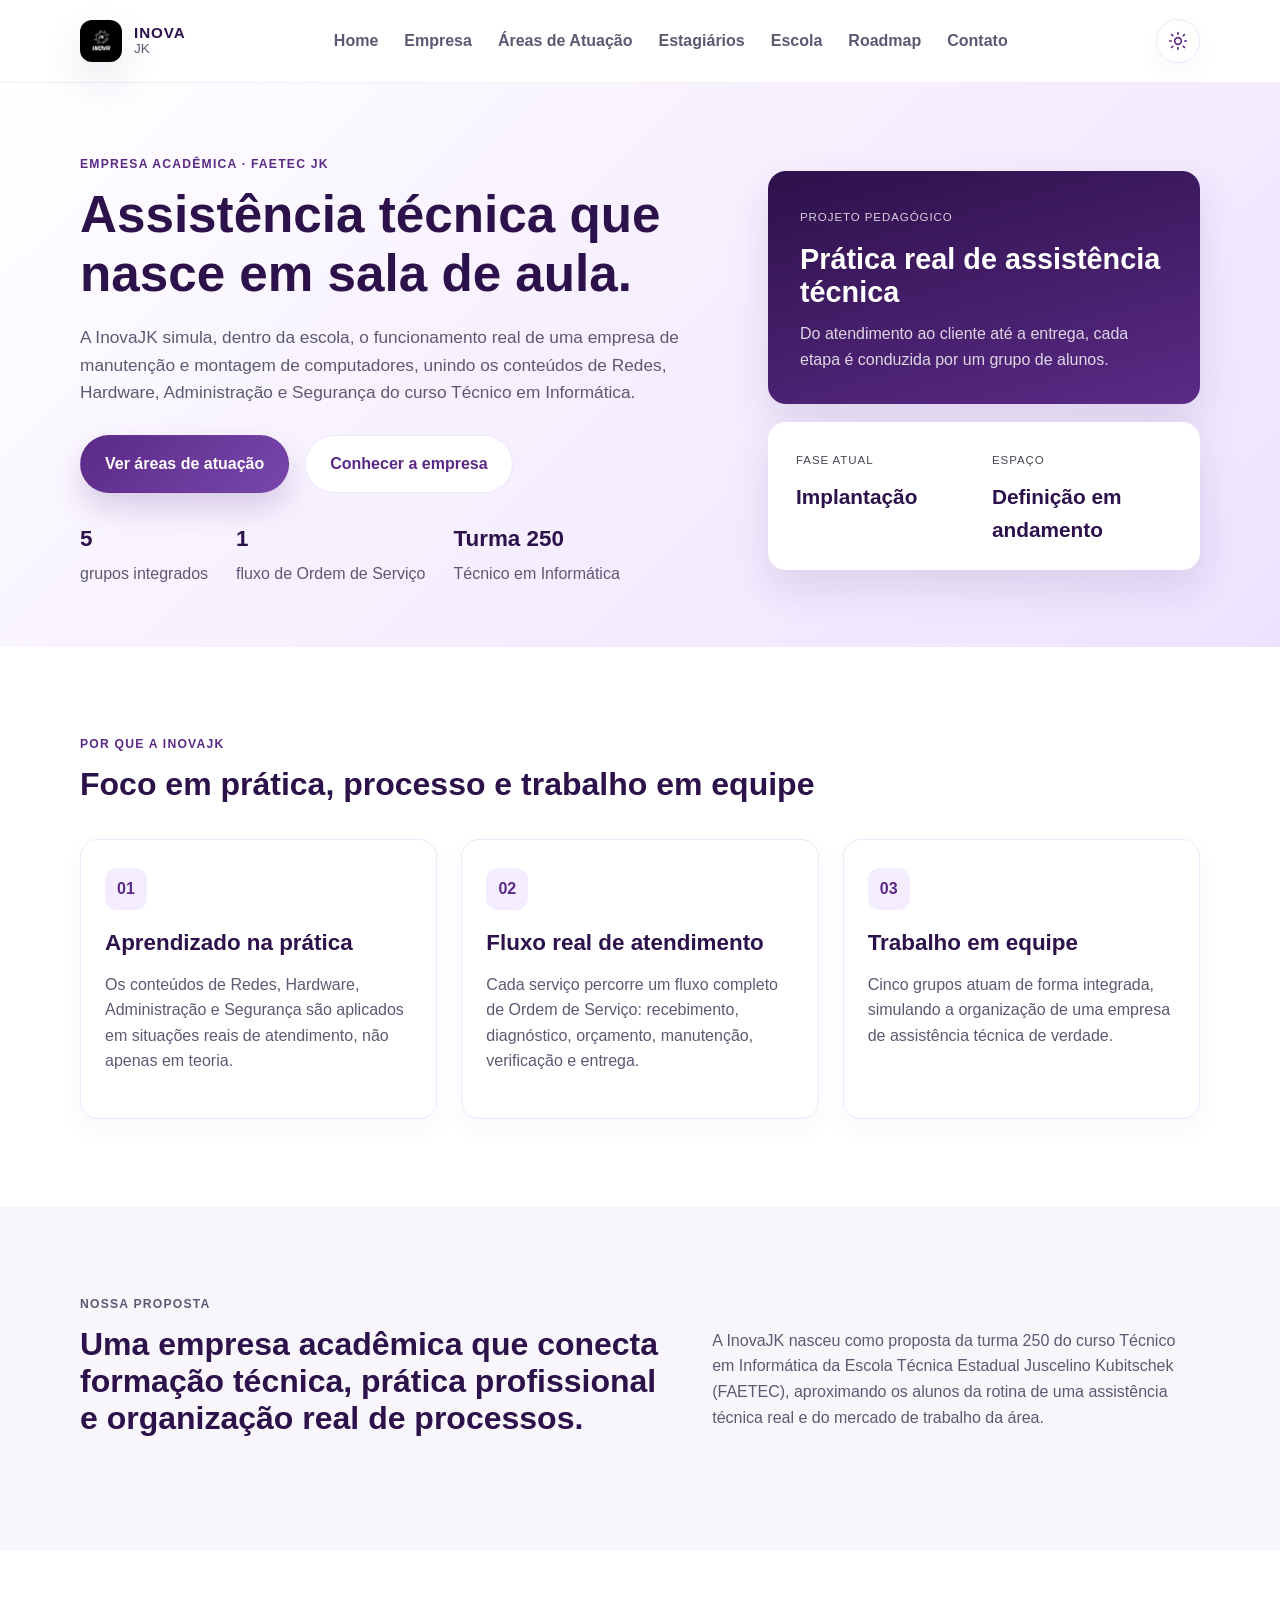
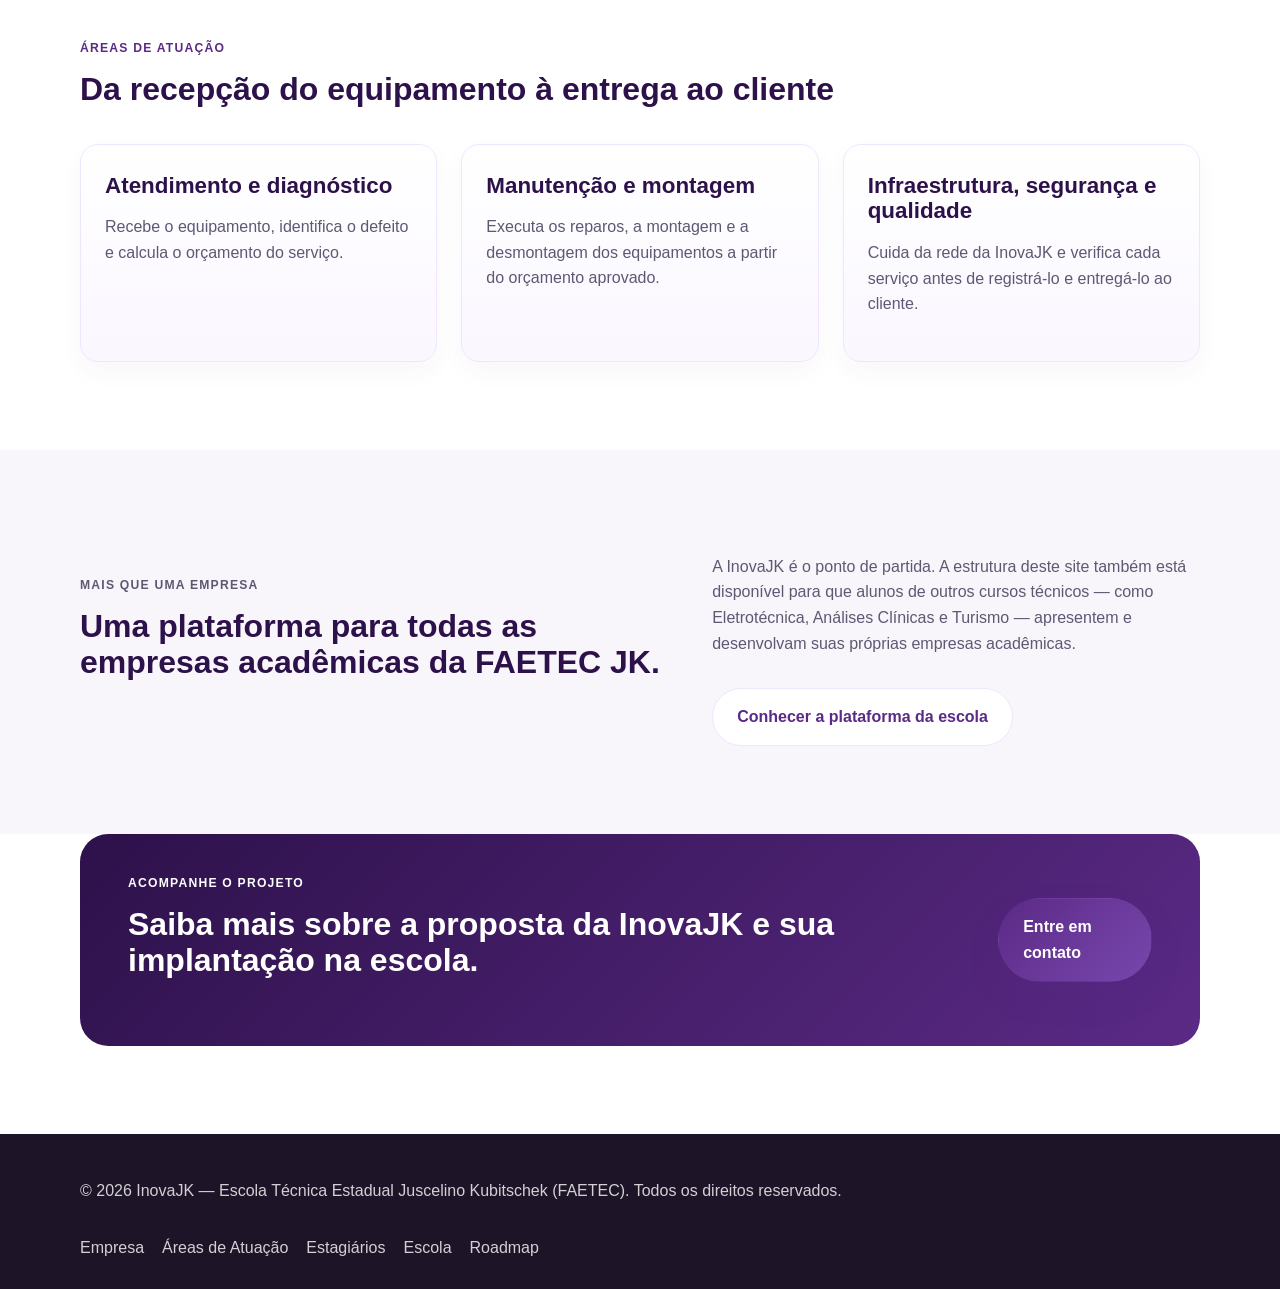
==== index.html @ 5fc2976a "alph0.0.0.1 Desenvolvimento do projeto iniciado utilizando HTML, CSS e JavaScript puro, com foco em " ====
<!DOCTYPE html>
<html lang="pt-BR">
  <head>
    <meta charset="UTF-8" />
    <meta name="viewport" content="width=device-width, initial-scale=1.0" />
    <meta
      name="description"
      content="InovaJK, empresa acadêmica de manutenção e montagem de computadores da turma 250 do curso Técnico em Informática da FAETEC JK."
    />
    <title>InovaJK | Empresa Acadêmica de Manutenção e Montagem de Computadores</title>
    <script>
      (function () {
        try {
          var stored = localStorage.getItem('inovajk-theme');
          var theme =
            stored ||
            (window.matchMedia('(prefers-color-scheme: dark)').matches ? 'dark' : 'light');
          document.documentElement.setAttribute('data-theme', theme);
        } catch (e) {}
      })();
    </script>
    <link rel="icon" href="images/logo-inovajk.png" type="image/png" />
    <link rel="stylesheet" href="css/index.css" />
  </head>
  <body>
    <header class="topbar">
      <div class="container header-inner">
        <a href="index.html" class="brand" aria-label="Página inicial da InovaJK">
          <span class="brand-mark"><img src="images/logo-inovajk.png" alt="Logotipo InovaJK" /></span>
          <span class="brand-text">
            <strong>Inova</strong>
            <small>JK</small>
          </span>
        </a>

        <nav class="nav" aria-label="Navegação principal">
          <a href="index.html">Home</a>
          <a href="paginas/empresa.html">Empresa</a>
          <a href="paginas/cursos.html">Áreas de Atuação</a>
          <a href="paginas/estagiarios.html">Estagiários</a>
          <a href="paginas/escola.html">Escola</a>
          <a href="paginas/roadmap.html">Roadmap</a>
          <a href="paginas/contato_reg.html">Contato</a>
        </nav>

        <button
          type="button"
          class="theme-toggle"
          id="themeToggle"
          aria-label="Alternar para modo escuro"
          aria-pressed="false"
        >
          <svg class="icon-sun" viewBox="0 0 24 24" fill="none" stroke="currentColor" stroke-width="2" stroke-linecap="round" stroke-linejoin="round" aria-hidden="true">
            <circle cx="12" cy="12" r="4"></circle>
            <line x1="12" y1="2" x2="12" y2="4"></line>
            <line x1="12" y1="20" x2="12" y2="22"></line>
            <line x1="4.22" y1="4.22" x2="5.64" y2="5.64"></line>
            <line x1="18.36" y1="18.36" x2="19.78" y2="19.78"></line>
            <line x1="2" y1="12" x2="4" y2="12"></line>
            <line x1="20" y1="12" x2="22" y2="12"></line>
            <line x1="4.22" y1="19.78" x2="5.64" y2="18.36"></line>
            <line x1="18.36" y1="5.64" x2="19.78" y2="4.22"></line>
          </svg>
          <svg class="icon-moon" viewBox="0 0 24 24" fill="none" stroke="currentColor" stroke-width="2" stroke-linecap="round" stroke-linejoin="round" aria-hidden="true">
            <path d="M21 12.79A9 9 0 1 1 11.21 3 7 7 0 0 0 21 12.79z"></path>
          </svg>
        </button>
      </div>
    </header>

    <main>
      <section class="hero">
        <div class="container hero-grid">
          <div class="hero-copy">
            <p class="eyebrow">Empresa acadêmica · FAETEC JK</p>
            <h1>Assistência técnica que nasce em sala de aula.</h1>
            <p class="lead">
              A InovaJK simula, dentro da escola, o funcionamento real de uma empresa de
              manutenção e montagem de computadores, unindo os conteúdos de Redes, Hardware,
              Administração e Segurança do curso Técnico em Informática.
            </p>

            <div class="hero-actions">
              <a href="paginas/cursos.html" class="button button-primary">Ver áreas de atuação</a>
              <a href="paginas/empresa.html" class="button button-secondary">Conhecer a empresa</a>
            </div>

            <ul class="hero-metrics" aria-label="Estatísticas principais">
              <li><strong>5</strong><span>grupos integrados</span></li>
              <li><strong>1</strong><span>fluxo de Ordem de Serviço</span></li>
              <li><strong>Turma 250</strong><span>Técnico em Informática</span></li>
            </ul>
          </div>

          <div class="hero-visual" aria-label="Resumo de destaque">
            <div class="panel panel-primary">
              <span class="panel-label">Projeto pedagógico</span>
              <h2>Prática real de assistência técnica</h2>
              <p>Do atendimento ao cliente até a entrega, cada etapa é conduzida por um grupo de alunos.</p>
            </div>
            <div class="panel panel-secondary">
              <div>
                <span class="mini-label">Fase atual</span>
                <strong>Implantação</strong>
              </div>
              <div>
                <span class="mini-label">Espaço</span>
                <strong>Definição em andamento</strong>
              </div>
            </div>
          </div>
        </div>
      </section>

      <section class="section">
        <div class="container">
          <div class="section-header">
            <p class="eyebrow">Por que a InovaJK</p>
            <h2>Foco em prática, processo e trabalho em equipe</h2>
          </div>

          <div class="card-grid">
            <article class="info-card">
              <span class="card-icon">01</span>
              <h3>Aprendizado na prática</h3>
              <p>
                Os conteúdos de Redes, Hardware, Administração e Segurança são aplicados em
                situações reais de atendimento, não apenas em teoria.
              </p>
            </article>

            <article class="info-card">
              <span class="card-icon">02</span>
              <h3>Fluxo real de atendimento</h3>
              <p>
                Cada serviço percorre um fluxo completo de Ordem de Serviço: recebimento,
                diagnóstico, orçamento, manutenção, verificação e entrega.
              </p>
            </article>

            <article class="info-card">
              <span class="card-icon">03</span>
              <h3>Trabalho em equipe</h3>
              <p>
                Cinco grupos atuam de forma integrada, simulando a organização de uma empresa
                de assistência técnica de verdade.
              </p>
            </article>
          </div>
        </div>
      </section>

      <section class="section section-alt">
        <div class="container split-layout">
          <div>
            <p class="eyebrow">Nossa proposta</p>
            <h2>Uma empresa acadêmica que conecta formação técnica, prática profissional e organização real de processos.</h2>
          </div>
          <div>
            <p>
              A InovaJK nasceu como proposta da turma 250 do curso Técnico em Informática da
              Escola Técnica Estadual Juscelino Kubitschek (FAETEC), aproximando os alunos da
              rotina de uma assistência técnica real e do mercado de trabalho da área.
            </p>
          </div>
        </div>
      </section>

      <section class="section">
        <div class="container">
          <div class="section-header">
            <p class="eyebrow">Áreas de atuação</p>
            <h2>Da recepção do equipamento à entrega ao cliente</h2>
          </div>

          <div class="program-grid">
            <article class="program-card">
              <h3>Atendimento e diagnóstico</h3>
              <p>Recebe o equipamento, identifica o defeito e calcula o orçamento do serviço.</p>
            </article>
            <article class="program-card">
              <h3>Manutenção e montagem</h3>
              <p>Executa os reparos, a montagem e a desmontagem dos equipamentos a partir do orçamento aprovado.</p>
            </article>
            <article class="program-card">
              <h3>Infraestrutura, segurança e qualidade</h3>
              <p>Cuida da rede da InovaJK e verifica cada serviço antes de registrá-lo e entregá-lo ao cliente.</p>
            </article>
          </div>
        </div>
      </section>

      <section class="section section-alt">
        <div class="container split-layout">
          <div>
            <p class="eyebrow">Mais que uma empresa</p>
            <h2>Uma plataforma para todas as empresas acadêmicas da FAETEC JK.</h2>
          </div>
          <div>
            <p>
              A InovaJK é o ponto de partida. A estrutura deste site também está disponível
              para que alunos de outros cursos técnicos — como Eletrotécnica, Análises
              Clínicas e Turismo — apresentem e desenvolvam suas próprias empresas acadêmicas.
            </p>
            <a href="paginas/escola.html" class="button button-secondary" style="margin-top: 16px;">Conhecer a plataforma da escola</a>
          </div>
        </div>
      </section>

      <section class="section cta-section">
        <div class="container cta-box">
          <div>
            <p class="eyebrow">Acompanhe o projeto</p>
            <h2>Saiba mais sobre a proposta da InovaJK e sua implantação na escola.</h2>
          </div>
          <a href="paginas/contato_reg.html" class="button button-primary">Entre em contato</a>
        </div>
      </section>
    </main>

    <footer class="footer">
      <div class="container footer-inner">
        <p>© <span id="year"></span> InovaJK — Escola Técnica Estadual Juscelino Kubitschek (FAETEC). Todos os direitos reservados.</p>
        <div class="footer-links">
          <a href="paginas/empresa.html">Empresa</a>
          <a href="paginas/cursos.html">Áreas de Atuação</a>
          <a href="paginas/estagiarios.html">Estagiários</a>
          <a href="paginas/escola.html">Escola</a>
          <a href="paginas/roadmap.html">Roadmap</a>
        </div>
      </div>
    </footer>

    <script src="js/index.js"></script>
  </body>
</html>
---- css/index.css ----
:root {
  color-scheme: light;

  /* marca (mantém-se sempre roxo/lilás no claro) */
  --roxo: #5b2a86;
  --roxo-escuro: #2d114a;
  --roxo-claro: #f4edff;
  --roxo-vivo: #7d49b9;

  /* superfícies e texto */
  --branco: #ffffff;
  --bg: #ffffff;
  --bg-soft: #f8f6fb;
  --surface: #ffffff;
  --texto: #1c1725;
  --texto-suave: #5e5873;
  --borda: #efe6fd;
  --borda-suave: #eee8fa;

  /* inputs */
  --input-bg: #fcfaff;
  --input-borda: #e7deff;

  /* sombras */
  --sombra: 0 18px 40px rgba(60, 29, 88, 0.12);
  --card-sombra: 0 10px 24px rgba(87, 48, 120, 0.04);
  --card-sombra-2: 0 14px 28px rgba(52, 31, 82, 0.05);

  /* topbar / footer */
  --topbar-bg: rgba(255, 255, 255, 0.9);
  --topbar-borda: rgba(91, 42, 134, 0.08);
  --footer-bg: #1e1428;
  --footer-texto: rgba(255, 255, 255, 0.8);

  /* gradientes */
  --hero-grad: linear-gradient(135deg, #fff 0%, #f7f1ff 42%, #ede3ff 100%);
  --banner-grad: linear-gradient(135deg, #f7f0ff 0%, #efe5ff 100%);
  --program-grad: linear-gradient(180deg, #fff 0%, #faf7ff 100%);
  --brand-mark-grad: linear-gradient(135deg, var(--roxo), var(--roxo-vivo));
  --btn-primary-grad: linear-gradient(135deg, var(--roxo), #7847ad);
  --btn-primary-shadow: 0 15px 30px rgba(91, 42, 134, 0.2);
  --panel-primary-grad: linear-gradient(165deg, var(--roxo-escuro), var(--roxo));
  --cta-grad: linear-gradient(135deg, var(--roxo-escuro), var(--roxo));

  --radius: 18px;
  --transition-tema: background-color 0.35s ease, color 0.35s ease,
    border-color 0.35s ease, box-shadow 0.35s ease;
}

html[data-theme="dark"] {
  color-scheme: dark;

  --roxo: #b98af0;
  --roxo-escuro: #ead9ff;
  --roxo-claro: rgba(185, 138, 240, 0.16);
  --roxo-vivo: #c9a6ff;

  --bg: #120c1b;
  --bg-soft: #170f22;
  --surface: #1c1428;
  --texto: #f3eefd;
  --texto-suave: #b7a8d6;
  --borda: rgba(185, 138, 240, 0.18);
  --borda-suave: rgba(185, 138, 240, 0.12);

  --input-bg: #1a1225;
  --input-borda: rgba(185, 138, 240, 0.28);

  --sombra: 0 18px 40px rgba(0, 0, 0, 0.5);
  --card-sombra: 0 10px 24px rgba(0, 0, 0, 0.35);
  --card-sombra-2: 0 14px 28px rgba(0, 0, 0, 0.4);

  --topbar-bg: rgba(18, 12, 27, 0.85);
  --topbar-borda: rgba(185, 138, 240, 0.16);
  --footer-bg: #0b0712;
  --footer-texto: rgba(243, 238, 253, 0.78);

  --hero-grad: linear-gradient(135deg, #120c1b 0%, #1a1229 45%, #241a38 100%);
  --banner-grad: linear-gradient(135deg, #170f22 0%, #211533 100%);
  --program-grad: linear-gradient(180deg, #1c1428 0%, #211930 100%);
  --brand-mark-grad: linear-gradient(135deg, #a06fe0, #7d49b9);
  --btn-primary-grad: linear-gradient(135deg, #a06fe0, #8a52c9);
  --btn-primary-shadow: 0 15px 30px rgba(0, 0, 0, 0.55);
  --panel-primary-grad: linear-gradient(165deg, #2d1a4a, #5e3690);
  --cta-grad: linear-gradient(135deg, #2d1a4a, #5e3690);
}

* {
  box-sizing: border-box;
}

html {
  scroll-behavior: smooth;
}

body {
  margin: 0;
  font-family: "Segoe UI", Tahoma, Geneva, Verdana, sans-serif;
  background: var(--bg);
  color: var(--texto);
  line-height: 1.6;
  transition: var(--transition-tema);
}

a {
  color: inherit;
  text-decoration: none;
}

img {
  max-width: 100%;
  display: block;
}

.container {
  width: min(1120px, calc(100% - 32px));
  margin: 0 auto;
}

.topbar {
  position: sticky;
  top: 0;
  z-index: 10;
  background: var(--topbar-bg);
  backdrop-filter: blur(12px);
  border-bottom: 1px solid var(--topbar-borda);
  transition: var(--transition-tema);
}

.header-inner {
  position: relative;
  display: flex;
  align-items: center;
  justify-content: space-between;
  min-height: 82px;
  gap: 20px;
}

.brand {
  display: inline-flex;
  align-items: center;
  gap: 12px;
  color: var(--roxo-escuro);
}

.brand-mark {
  width: 42px;
  height: 42px;
  border-radius: 12px;
  display: grid;
  place-items: center;
  background: var(--brand-mark-grad);
  color: var(--branco);
  font-weight: 700;
  font-size: 1.2rem;
  box-shadow: var(--sombra);
}

.brand-text {
  display: flex;
  flex-direction: column;
  line-height: 1.1;
}

.brand-text strong {
  font-size: 0.95rem;
  letter-spacing: 0.06em;
  text-transform: uppercase;
}

.brand-text small {
  font-size: 0.85rem;
  color: var(--texto-suave);
}

.nav {
  display: flex;
  align-items: center;
  gap: 26px;
  flex-wrap: wrap;
}

.nav a {
  color: var(--texto-suave);
  font-weight: 600;
  transition: color 0.2s ease;
}

.nav a:hover,
.nav a:focus-visible {
  color: var(--roxo);
}

/* Alternador de tema claro/escuro */
.theme-toggle {
  --size: 44px;
  position: relative;
  width: var(--size);
  height: var(--size);
  flex-shrink: 0;
  display: inline-grid;
  place-items: center;
  border-radius: 50%;
  border: 1px solid var(--borda);
  background: var(--surface);
  box-shadow: var(--card-sombra);
  cursor: pointer;
  transition: var(--transition-tema), transform 0.2s ease;
}

.theme-toggle:hover,
.theme-toggle:focus-visible {
  transform: translateY(-1px) scale(1.05);
}

.theme-toggle svg {
  position: absolute;
  width: 20px;
  height: 20px;
  color: var(--roxo);
  transition: opacity 0.35s ease, transform 0.5s ease;
}

.theme-toggle .icon-sun {
  opacity: 1;
  transform: rotate(0deg) scale(1);
}

.theme-toggle .icon-moon {
  opacity: 0;
  transform: rotate(-90deg) scale(0.5);
}

html[data-theme="dark"] .theme-toggle .icon-sun {
  opacity: 0;
  transform: rotate(90deg) scale(0.5);
}

html[data-theme="dark"] .theme-toggle .icon-moon {
  opacity: 1;
  transform: rotate(0deg) scale(1);
}

.hero {
  background: var(--hero-grad);
  padding: 72px 0 60px;
  transition: var(--transition-tema);
}

.hero-grid {
  display: grid;
  grid-template-columns: 1.2fr 0.8fr;
  align-items: center;
  gap: 40px;
}

.eyebrow {
  margin: 0 0 12px;
  color: var(--roxo);
  font-weight: 700;
  letter-spacing: 0.1em;
  text-transform: uppercase;
  font-size: 0.76rem;
}

h1, h2, h3 {
  margin-top: 0;
  line-height: 1.15;
}

h1 {
  font-size: clamp(2.5rem, 4vw, 4.5rem);
  margin-bottom: 20px;
  color: var(--roxo-escuro);
}

.lead {
  max-width: 620px;
  font-size: 1.08rem;
  color: var(--texto-suave);
  margin-bottom: 28px;
}

.hero-actions {
  display: flex;
  flex-wrap: wrap;
  gap: 16px;
  margin-bottom: 28px;
}

.button {
  display: inline-flex;
  align-items: center;
  justify-content: center;
  padding: 0.95rem 1.5rem;
  border-radius: 999px;
  border: 1px solid transparent;
  font-weight: 700;
  transition: transform 0.2s ease, box-shadow 0.2s ease, background 0.35s ease,
    color 0.35s ease, border-color 0.35s ease;
}

.button:hover,
.button:focus-visible {
  transform: translateY(-1px);
}

.button-primary {
  background: var(--btn-primary-grad);
  box-shadow: var(--btn-primary-shadow);
  color: var(--branco);
}

.button-secondary {
  background: var(--surface);
  color: var(--roxo);
  border-color: var(--borda);
}

.hero-metrics {
  list-style: none;
  padding: 0;
  margin: 0;
  display: flex;
  flex-wrap: wrap;
  gap: 28px;
}

.hero-metrics li {
  display: flex;
  flex-direction: column;
  gap: 4px;
  color: var(--texto-suave);
}

.hero-metrics strong {
  color: var(--roxo-escuro);
  font-size: 1.4rem;
}

.hero-visual {
  display: grid;
  gap: 18px;
}

.panel {
  background: var(--surface);
  border-radius: var(--radius);
  box-shadow: var(--sombra);
  transition: var(--transition-tema);
}

.panel-primary {
  padding: 32px;
  background: var(--panel-primary-grad);
  color: var(--branco);
}

.panel-label,
.mini-label {
  display: inline-block;
  font-size: 0.72rem;
  letter-spacing: 0.08em;
  text-transform: uppercase;
  opacity: 0.8;
}

.panel-primary h2 {
  margin: 14px 0 12px;
  font-size: clamp(1.8rem, 2vw, 2.5rem);
  color: var(--branco);
}

.panel-primary p {
  margin: 0;
  color: rgba(255, 255, 255, 0.82);
}

.panel-secondary {
  display: grid;
  grid-template-columns: repeat(2, minmax(0, 1fr));
  gap: 16px;
  padding: 24px 28px;
}

.panel-secondary strong {
  display: block;
  font-size: 1.3rem;
  margin-top: 8px;
  color: var(--roxo-escuro);
}

.section {
  padding: 88px 0;
}

.section-alt {
  background: var(--bg-soft);
  transition: var(--transition-tema);
}

.section-header {
  margin-bottom: 36px;
}

.section-header h2,
.split-layout h2,
.cta-box h2 {
  font-size: clamp(2rem, 2.4vw, 2.9rem);
  color: var(--roxo-escuro);
}

.card-grid,
.program-grid {
  display: grid;
  grid-template-columns: repeat(3, minmax(0, 1fr));
  gap: 24px;
}

.info-card,
.program-card {
  background: var(--surface);
  border: 1px solid var(--borda);
  border-radius: var(--radius);
  padding: 28px 24px;
  box-shadow: var(--card-sombra);
  transition: var(--transition-tema);
}

.card-icon {
  display: inline-grid;
  place-items: center;
  width: 42px;
  height: 42px;
  border-radius: 12px;
  background: var(--roxo-claro);
  color: var(--roxo);
  font-weight: 700;
  margin-bottom: 20px;
  transition: var(--transition-tema);
}

.info-card h3,
.program-card h3 {
  font-size: 1.4rem;
  color: var(--roxo-escuro);
  margin-bottom: 12px;
}

.info-card p,
.program-card p,
.split-layout p,
.page-intro p,
.timeline-content p,
.form-panel p,
.contact-panel p,
.table-list li {
  color: var(--texto-suave);
}

.split-layout {
  display: grid;
  grid-template-columns: 1.1fr 0.9fr;
  gap: 36px;
  align-items: center;
}

.program-card {
  background: var(--program-grad);
}

.cta-section {
  padding-top: 0;
}

.cta-box {
  background: var(--cta-grad);
  color: var(--branco);
  border-radius: 28px;
  padding: 40px 48px;
  display: flex;
  justify-content: space-between;
  align-items: center;
  gap: 24px;
  transition: var(--transition-tema);
}

.cta-box .eyebrow,
.cta-box h2 {
  color: var(--branco);
}

.footer {
  background: var(--footer-bg);
  color: var(--footer-texto);
  padding: 28px 0;
  transition: var(--transition-tema);
}

.footer-inner {
  display: flex;
  align-items: center;
  justify-content: space-between;
  gap: 16px;
  flex-wrap: wrap;
}

.footer-links {
  display: flex;
  gap: 18px;
}

.page-banner {
  background: var(--banner-grad);
  padding: 72px 0 52px;
  transition: var(--transition-tema);
}

.page-intro {
  max-width: 760px;
}

.page-intro h1 {
  margin-bottom: 16px;
}

.page-content {
  padding: 72px 0;
}

.content-grid {
  display: grid;
  grid-template-columns: 1.1fr 0.9fr;
  gap: 28px;
  align-items: start;
}

.story-card,
.form-panel,
.contact-panel,
.timeline-card,
.course-card {
  background: var(--surface);
  border: 1px solid var(--borda);
  border-radius: var(--radius);
  padding: 28px 24px;
  box-shadow: var(--card-sombra-2);
  transition: var(--transition-tema);
}

.story-card h3,
.contact-panel h3,
.course-card h3,
.timeline-card h3 {
  color: var(--roxo-escuro);
  margin-bottom: 14px;
}

.table-list {
  list-style: none;
  padding: 0;
  margin: 0;
  display: grid;
  gap: 12px;
}

.table-list li {
  border-bottom: 1px solid var(--borda-suave);
  padding-bottom: 12px;
}

.table-list li:last-child {
  border-bottom: 0;
  padding-bottom: 0;
}

.timeline {
  display: grid;
  gap: 24px;
}

.timeline-card {
  position: relative;
  padding-left: 54px;
}

.timeline-card::before {
  content: "";
  position: absolute;
  left: 24px;
  top: 28px;
  width: 12px;
  height: 12px;
  border-radius: 50%;
  background: var(--roxo);
  box-shadow: 0 0 0 6px var(--roxo-claro);
  transition: var(--transition-tema);
}

.timeline-card h3 {
  margin-top: 4px;
}

.course-grid {
  display: grid;
  grid-template-columns: repeat(2, minmax(0, 1fr));
  gap: 24px;
}

.course-card {
  display: grid;
  gap: 10px;
}

.course-meta {
  display: inline-flex;
  align-items: center;
  justify-content: center;
  width: fit-content;
  border-radius: 999px;
  padding: 0.4rem 0.8rem;
  background: var(--roxo-claro);
  color: var(--roxo);
  font-size: 0.78rem;
  font-weight: 700;
  letter-spacing: 0.04em;
  text-transform: uppercase;
  transition: var(--transition-tema);
}

.contact-grid {
  display: grid;
  grid-template-columns: 0.9fr 1.1fr;
  gap: 22px;
}

.form-row {
  display: grid;
  grid-template-columns: 1fr 1fr;
  gap: 16px;
}

label {
  display: block;
  margin-bottom: 8px;
  color: var(--roxo-escuro);
  font-weight: 600;
}

input,
textarea,
select {
  width: 100%;
  border: 1px solid var(--input-borda);
  border-radius: 12px;
  background: var(--input-bg);
  padding: 0.9rem 1rem;
  font: inherit;
  color: var(--texto);
  transition: var(--transition-tema);
}

input:focus,
textarea:focus,
select:focus {
  outline: 2px solid rgba(91, 42, 134, 0.2);
  border-color: rgba(91, 42, 134, 0.35);
}

textarea {
  min-height: 140px;
  resize: vertical;
}

.form-actions {
  margin-top: 18px;
  display: flex;
  justify-content: flex-start;
}

.contact-panel ul {
  list-style: none;
  padding: 0;
  margin: 18px 0 0;
  display: grid;
  gap: 16px;
}

.contact-panel li {
  display: flex;
  flex-direction: column;
  gap: 4px;
}

@media (max-width: 900px) {
  .hero-grid,
  .split-layout,
  .content-grid,
  .contact-grid,
  .course-grid,
  .card-grid,
  .program-grid {
    grid-template-columns: 1fr;
  }

  .cta-box {
    flex-direction: column;
    align-items: flex-start;
  }
}

@media (max-width: 680px) {
  .header-inner {
    flex-direction: column;
    justify-content: center;
    padding: 16px 44px 16px 0;
  }

  .theme-toggle {
    position: absolute;
    top: 16px;
    right: 0;
  }

  .nav {
    justify-content: center;
    gap: 14px 20px;
  }

  .hero {
    padding-top: 52px;
  }

  .section {
    padding: 72px 0;
  }

  .form-row {
    grid-template-columns: 1fr;
  }
}

/* Logo (marca) */
.brand-mark {
  overflow: hidden;
  background: #000;
}

.brand-mark img {
  width: 100%;
  height: 100%;
  object-fit: contain;
  padding: 5px;
}

.banner-with-logo {
  display: flex;
  align-items: center;
  gap: 28px;
  flex-wrap: wrap;
}

.banner-logo {
  width: 96px;
  height: 96px;
  border-radius: 22px;
  overflow: hidden;
  background: #000;
  box-shadow: var(--sombra);
  flex-shrink: 0;
  display: grid;
  place-items: center;
}

.banner-logo img {
  width: 100%;
  height: 100%;
  object-fit: contain;
  padding: 10px;
}

/* Equipe / integrantes */
.team-grid {
  display: grid;
  grid-template-columns: repeat(2, minmax(0, 1fr));
  gap: 24px;
}

.team-group {
  background: var(--surface);
  border: 1px solid var(--borda);
  border-radius: var(--radius);
  padding: 26px 24px;
  box-shadow: var(--card-sombra-2);
  transition: var(--transition-tema);
}

.team-group h3 {
  margin: 10px 0 16px;
  color: var(--roxo-escuro);
}

.team-members {
  list-style: none;
  margin: 0;
  padding: 0;
  display: grid;
  gap: 14px;
}

.team-member {
  display: flex;
  align-items: center;
  gap: 12px;
}

.team-avatar {
  width: 38px;
  height: 38px;
  border-radius: 50%;
  background: var(--roxo-claro);
  color: var(--roxo);
  display: grid;
  place-items: center;
  font-weight: 700;
  font-size: 0.82rem;
  flex-shrink: 0;
  transition: var(--transition-tema);
}

.team-member strong {
  display: block;
  color: var(--texto);
  font-size: 0.95rem;
}

.team-member span {
  color: var(--texto-suave);
  font-size: 0.82rem;
}

.team-note {
  margin-top: 8px;
  font-size: 0.85rem;
  color: var(--texto-suave);
  font-style: italic;
}

/* Selo de status (usado no hub da escola) */
.status-badge {
  display: inline-flex;
  align-items: center;
  gap: 6px;
  width: fit-content;
  border-radius: 999px;
  padding: 0.3rem 0.75rem;
  font-size: 0.72rem;
  font-weight: 700;
  letter-spacing: 0.04em;
  text-transform: uppercase;
  transition: var(--transition-tema);
}

.status-badge.is-active {
  background: var(--roxo-claro);
  color: var(--roxo);
}

.status-badge.is-soon {
  background: transparent;
  color: var(--texto-suave);
  border: 1px dashed var(--borda);
}

.school-card {
  display: grid;
  gap: 12px;
  align-content: start;
}

@media (max-width: 900px) {
  .team-grid {
    grid-template-columns: 1fr;
  }
}

@media (max-width: 680px) {
  .banner-with-logo {
    flex-direction: column;
    align-items: flex-start;
  }
}

/* Fundadores */
.founders-grid {
  grid-template-columns: repeat(3, minmax(0, 1fr));
}

.founder-card {
  background: var(--surface);
  border: 1px solid var(--borda);
  border-radius: var(--radius);
  padding: 28px 24px;
  box-shadow: var(--card-sombra-2);
  text-align: center;
  transition: var(--transition-tema);
}

.founder-avatar {
  width: 56px;
  height: 56px;
  font-size: 1.1rem;
  margin: 0 auto 14px;
}

.founder-card h3 {
  margin-bottom: 6px;
}

.founder-card .course-meta {
  margin-bottom: 12px;
}

@media (max-width: 900px) {
  .founders-grid {
    grid-template-columns: 1fr;
  }
}

/* Perfis de estagiários */
.intern-card p {
  margin: 8px 0 0;
  font-size: 0.92rem;
}

.intern-meta {
  color: var(--texto-suave);
  font-size: 0.85rem !important;
  margin-top: 10px !important;
}

.intern-links {
  display: flex;
  gap: 14px;
  margin-top: 14px;
}

.intern-links a {
  font-weight: 700;
  color: var(--roxo);
  font-size: 0.88rem;
}

.intern-links a:hover {
  text-decoration: underline;
}

/* Bloco "Quero Fazer Parte" */
.joinus-box {
  display: flex;
  flex-wrap: wrap;
  align-items: center;
  justify-content: space-between;
  gap: 28px;
  background: var(--roxo-claro);
  border: 1px solid var(--borda);
  border-radius: 28px;
  padding: 40px 44px;
  transition: var(--transition-tema);
}

.joinus-copy {
  max-width: 640px;
}

.joinus-copy > p:not(.eyebrow) {
  color: var(--texto-suave);
  margin-bottom: 18px;
}

.requirements-list {
  list-style: none;
  margin: 0;
  padding: 0;
  display: grid;
  gap: 10px;
}

.requirements-list li {
  position: relative;
  padding-left: 28px;
  color: var(--texto);
  font-size: 0.95rem;
}

.requirements-list li::before {
  content: "\2713";
  position: absolute;
  left: 0;
  top: 0;
  color: var(--roxo);
  font-weight: 700;
}

.joinus-box .button-primary {
  flex-shrink: 0;
}

/* Feedback de validação de campos (ex.: CNPJ) */
.field-feedback {
  display: block;
  margin-top: 6px;
  font-size: 0.8rem;
  min-height: 1.1em;
}

.field-feedback.is-valid {
  color: #1f8a4c;
}

.field-feedback.is-invalid {
  color: #c23b3b;
}

html[data-theme="dark"] .field-feedback.is-valid {
  color: #4ade80;
}

html[data-theme="dark"] .field-feedback.is-invalid {
  color: #f87171;
}

.partnership-fields {
  align-items: start;
}

@media (max-width: 680px) {
  .joinus-box {
    padding: 32px 28px;
  }
}

/* Feedback do formulário de contato */
.form-feedback {
  margin-top: 18px;
  padding: 0;
  font-size: 0.9rem;
  border-radius: 12px;
  transition: var(--transition-tema);
}

.form-feedback:empty {
  margin-top: 0;
}

.form-feedback.is-valid,
.form-feedback.is-invalid {
  padding: 14px 16px;
}

.form-feedback.is-valid {
  background: rgba(31, 138, 76, 0.1);
  color: #1f8a4c;
  border: 1px solid rgba(31, 138, 76, 0.25);
}

.form-feedback.is-invalid {
  background: rgba(194, 59, 59, 0.08);
  color: #c23b3b;
  border: 1px solid rgba(194, 59, 59, 0.25);
}

html[data-theme="dark"] .form-feedback.is-valid {
  background: rgba(74, 222, 128, 0.12);
  color: #4ade80;
  border-color: rgba(74, 222, 128, 0.3);
}

html[data-theme="dark"] .form-feedback.is-invalid {
  background: rgba(248, 113, 113, 0.12);
  color: #f87171;
  border-color: rgba(248, 113, 113, 0.3);
}

/* Roadmap: legenda de status e listas de entregas */
.status-legend {
  display: flex;
  flex-wrap: wrap;
  gap: 14px;
  list-style: none;
  margin: 0 0 32px;
  padding: 0;
}

.status-badge.is-done {
  background: rgba(31, 138, 76, 0.12);
  color: #1f8a4c;
}

html[data-theme="dark"] .status-badge.is-done {
  background: rgba(74, 222, 128, 0.16);
  color: #4ade80;
}

.timeline-card > .status-badge {
  margin-bottom: 10px;
}

.deliverables-list {
  list-style: none;
  margin: 14px 0 0;
  padding: 0;
  display: grid;
  gap: 8px;
}

.deliverables-list li {
  position: relative;
  padding-left: 20px;
  color: var(--texto-suave);
  font-size: 0.9rem;
}

.deliverables-list li::before {
  content: "\2013";
  position: absolute;
  left: 0;
  color: var(--roxo);
  font-weight: 700;
}
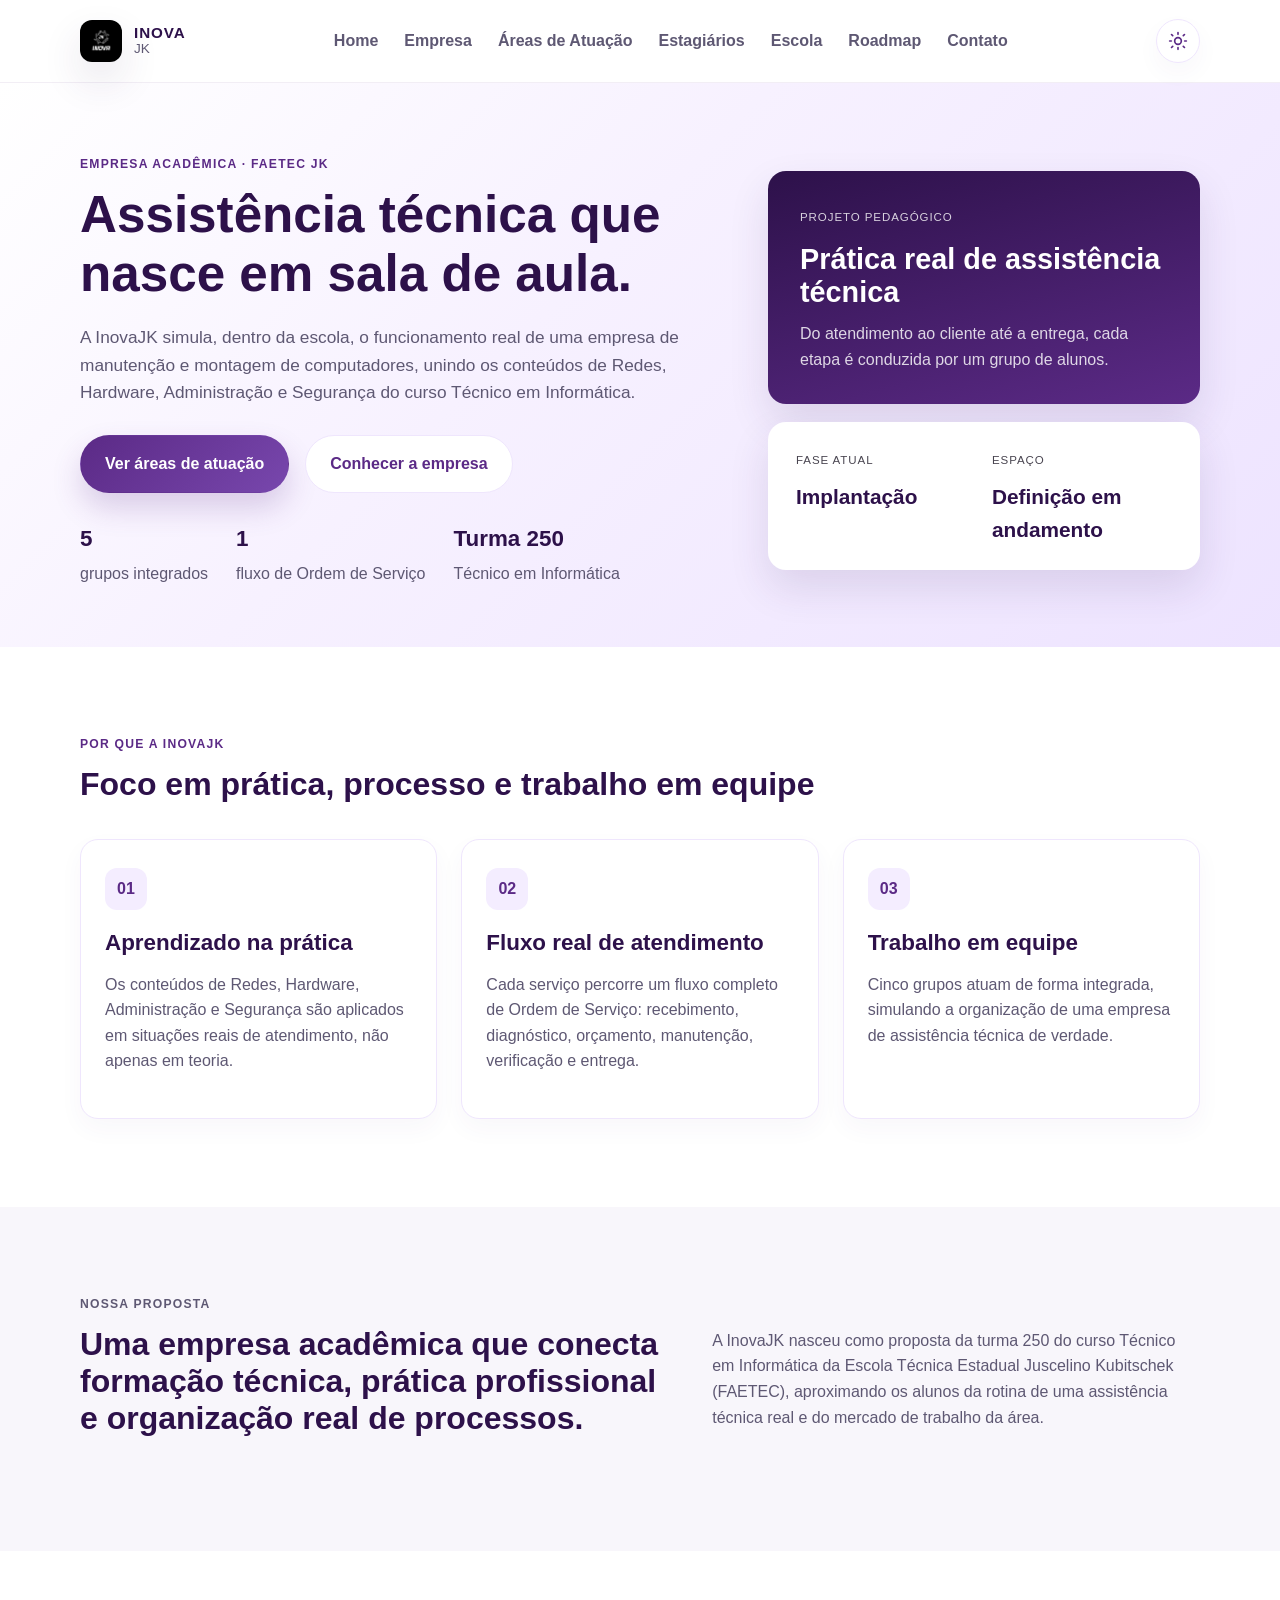
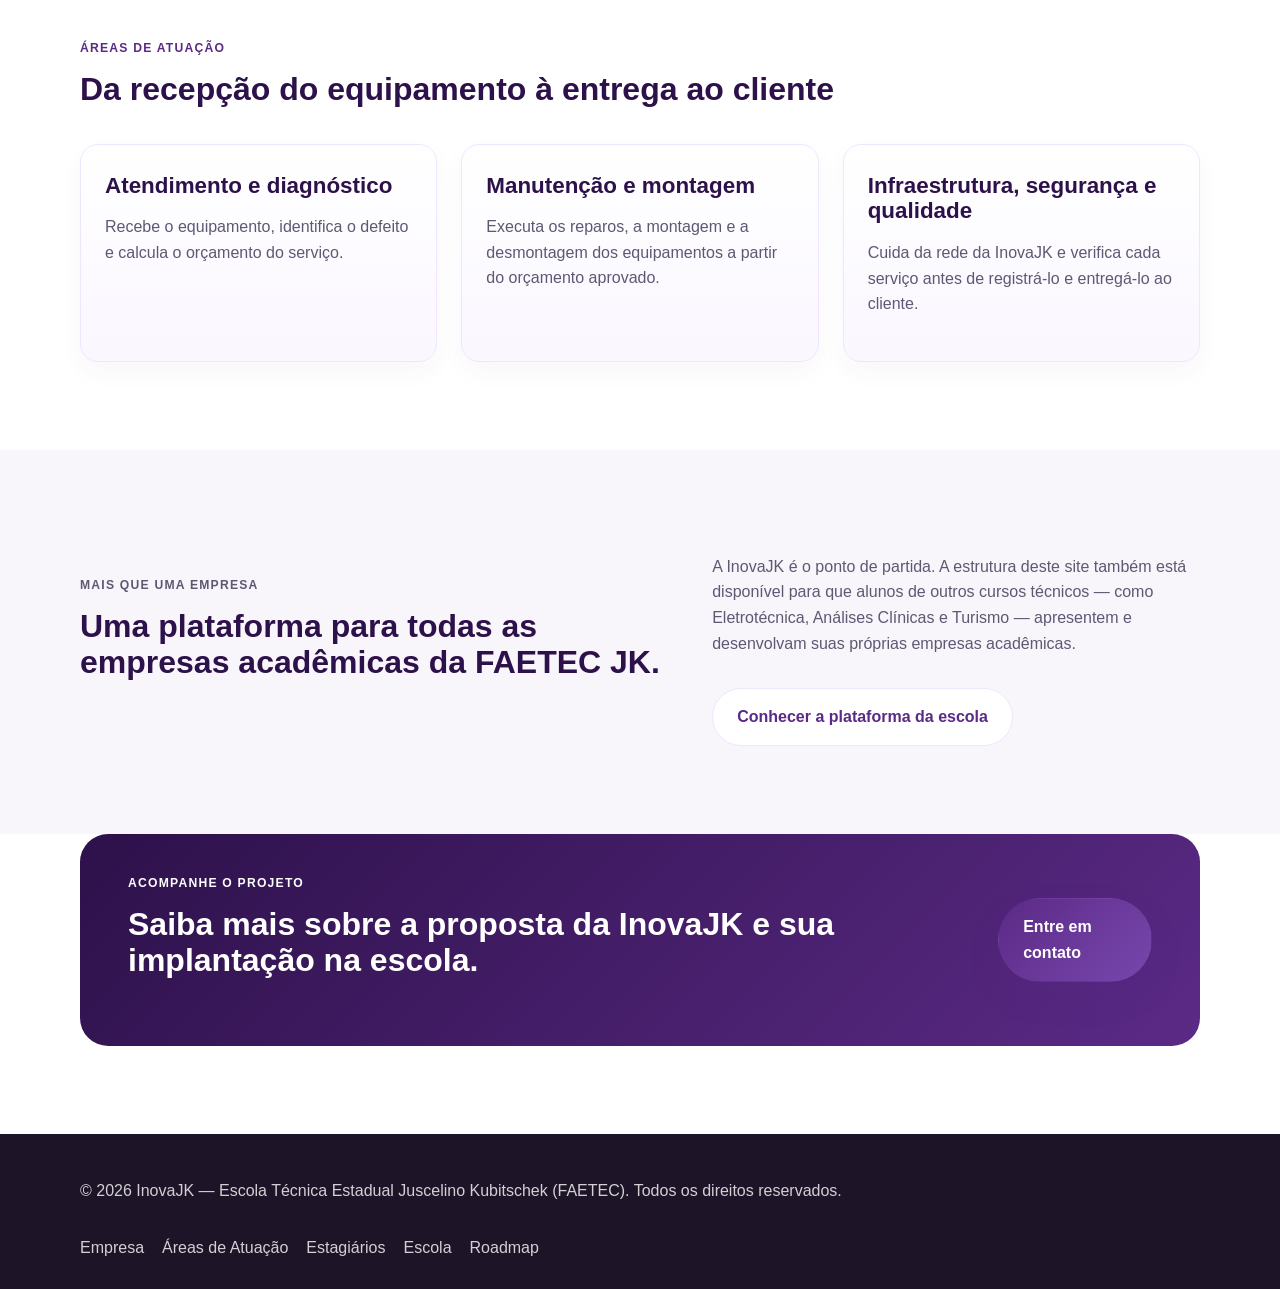
==== commit 97779860: "alpha0.0.0.3 hamburguer corrigido" ====
--- a/index.html
+++ b/index.html
@@ -33,7 +33,18 @@
           </span>
         </a>
 
-        <nav class="nav" aria-label="Navegação principal">
+        <button
+          type="button"
+          class="nav-toggle"
+          id="navToggle"
+          aria-label="Abrir menu"
+          aria-expanded="false"
+          aria-controls="navMenu"
+        >
+          <span></span><span></span><span></span>
+        </button>
+
+        <nav class="nav" id="navMenu" aria-label="Navegação principal">
           <a href="index.html">Home</a>
           <a href="paginas/empresa.html">Empresa</a>
           <a href="paginas/cursos.html">Áreas de Atuação</a>
@@ -42,6 +53,8 @@
           <a href="paginas/roadmap.html">Roadmap</a>
           <a href="paginas/contato_reg.html">Contato</a>
         </nav>
+
+        <div class="nav-overlay" id="navOverlay"></div>
 
         <button
           type="button"
@@ -67,7 +80,6 @@
         </button>
       </div>
     </header>
-
     <main>
       <section class="hero">
         <div class="container hero-grid">
--- a/css/index.css
+++ b/css/index.css
@@ -100,6 +100,8 @@
   color: var(--texto);
   line-height: 1.6;
   transition: var(--transition-tema);
+  overflow-x: hidden;
+  -webkit-tap-highlight-color: transparent;
 }
 
 a {
@@ -122,9 +124,20 @@
   top: 0;
   z-index: 10;
   background: var(--topbar-bg);
+  border-bottom: 1px solid var(--topbar-borda);
+  transition: var(--transition-tema);
+}
+
+/* O desfoque fica num pseudo-elemento: assim o .topbar não cria um
+   "containing block" para os descendentes com position:fixed (nav e
+   overlay do menu mobile), que antes ficavam presos à altura do cabeçalho. */
+.topbar::before {
+  content: "";
+  position: absolute;
+  inset: 0;
+  z-index: -1;
   backdrop-filter: blur(12px);
-  border-bottom: 1px solid var(--topbar-borda);
-  transition: var(--transition-tema);
+  pointer-events: none;
 }
 
 .header-inner {
@@ -189,6 +202,49 @@
 .nav a:hover,
 .nav a:focus-visible {
   color: var(--roxo);
+}
+
+/* Botão hambúrguer (menu mobile) — escondido no desktop */
+.nav-toggle {
+  display: none;
+  width: 38px;
+  height: 38px;
+  flex-shrink: 0;
+  flex-direction: column;
+  align-items: center;
+  justify-content: center;
+  gap: 4px;
+  border-radius: 10px;
+  border: 1px solid var(--borda);
+  background: var(--surface);
+  box-shadow: var(--card-sombra);
+  cursor: pointer;
+  transition: var(--transition-tema);
+}
+
+.nav-toggle span {
+  display: block;
+  width: 16px;
+  height: 2px;
+  border-radius: 2px;
+  background: var(--roxo);
+  transition: transform 0.3s ease, opacity 0.3s ease;
+}
+
+.nav-toggle[aria-expanded="true"] span:nth-child(1) {
+  transform: translateY(6px) rotate(45deg);
+}
+
+.nav-toggle[aria-expanded="true"] span:nth-child(2) {
+  opacity: 0;
+}
+
+.nav-toggle[aria-expanded="true"] span:nth-child(3) {
+  transform: translateY(-6px) rotate(-45deg);
+}
+
+.nav-overlay {
+  display: none;
 }
 
 /* Alternador de tema claro/escuro */
@@ -709,24 +765,64 @@
   }
 }
 
+@media (max-width: 760px) {
+  .nav-toggle {
+    display: inline-flex;
+    margin-left: auto;
+    position: relative;
+    z-index: 25; /* fica acima do painel do menu, para o ícone "X" continuar visível e clicável */
+  }
+
+  .nav-overlay {
+    display: block;
+    position: fixed;
+    inset: 0;
+    background: rgba(10, 6, 18, 0.5);
+    opacity: 0;
+    pointer-events: none;
+    transition: opacity 0.35s ease;
+    z-index: 15;
+  }
+
+  .nav-overlay.is-open {
+    opacity: 1;
+    pointer-events: auto;
+  }
+
+  .nav {
+    position: fixed;
+    top: 0;
+    right: 0;
+    bottom: 0;
+    width: min(240px, 72vw);
+    height: 100vh;
+    flex-direction: column;
+    flex-wrap: nowrap;
+    align-items: stretch;
+    justify-content: flex-start;
+    gap: 0;
+    background: var(--surface);
+    box-shadow: var(--sombra);
+    padding: 76px 18px 20px;
+    overflow-y: auto;
+    transform: translateX(100%);
+    transition: transform 0.3s ease, var(--transition-tema);
+    z-index: 20;
+  }
+
+  .nav.is-open {
+    transform: translateX(0);
+  }
+
+  .nav a {
+    width: 100%;
+    padding: 11px 4px;
+    border-bottom: 1px solid var(--borda-suave);
+    font-size: 0.92rem;
+  }
+}
+
 @media (max-width: 680px) {
-  .header-inner {
-    flex-direction: column;
-    justify-content: center;
-    padding: 16px 44px 16px 0;
-  }
-
-  .theme-toggle {
-    position: absolute;
-    top: 16px;
-    right: 0;
-  }
-
-  .nav {
-    justify-content: center;
-    gap: 14px 20px;
-  }
-
   .hero {
     padding-top: 52px;
   }
@@ -737,6 +833,30 @@
 
   .form-row {
     grid-template-columns: 1fr;
+  }
+}
+
+@media (max-width: 380px) {
+  .container {
+    width: min(1120px, calc(100% - 24px));
+  }
+
+  .hero {
+    padding: 44px 0 40px;
+  }
+
+  .hero-title,
+  h1 {
+    font-size: clamp(2rem, 8vw, 2.5rem);
+  }
+
+  .section {
+    padding: 56px 0;
+  }
+
+  .brand-text small,
+  .brand-text strong {
+    font-size: 0.8rem;
   }
 }
 
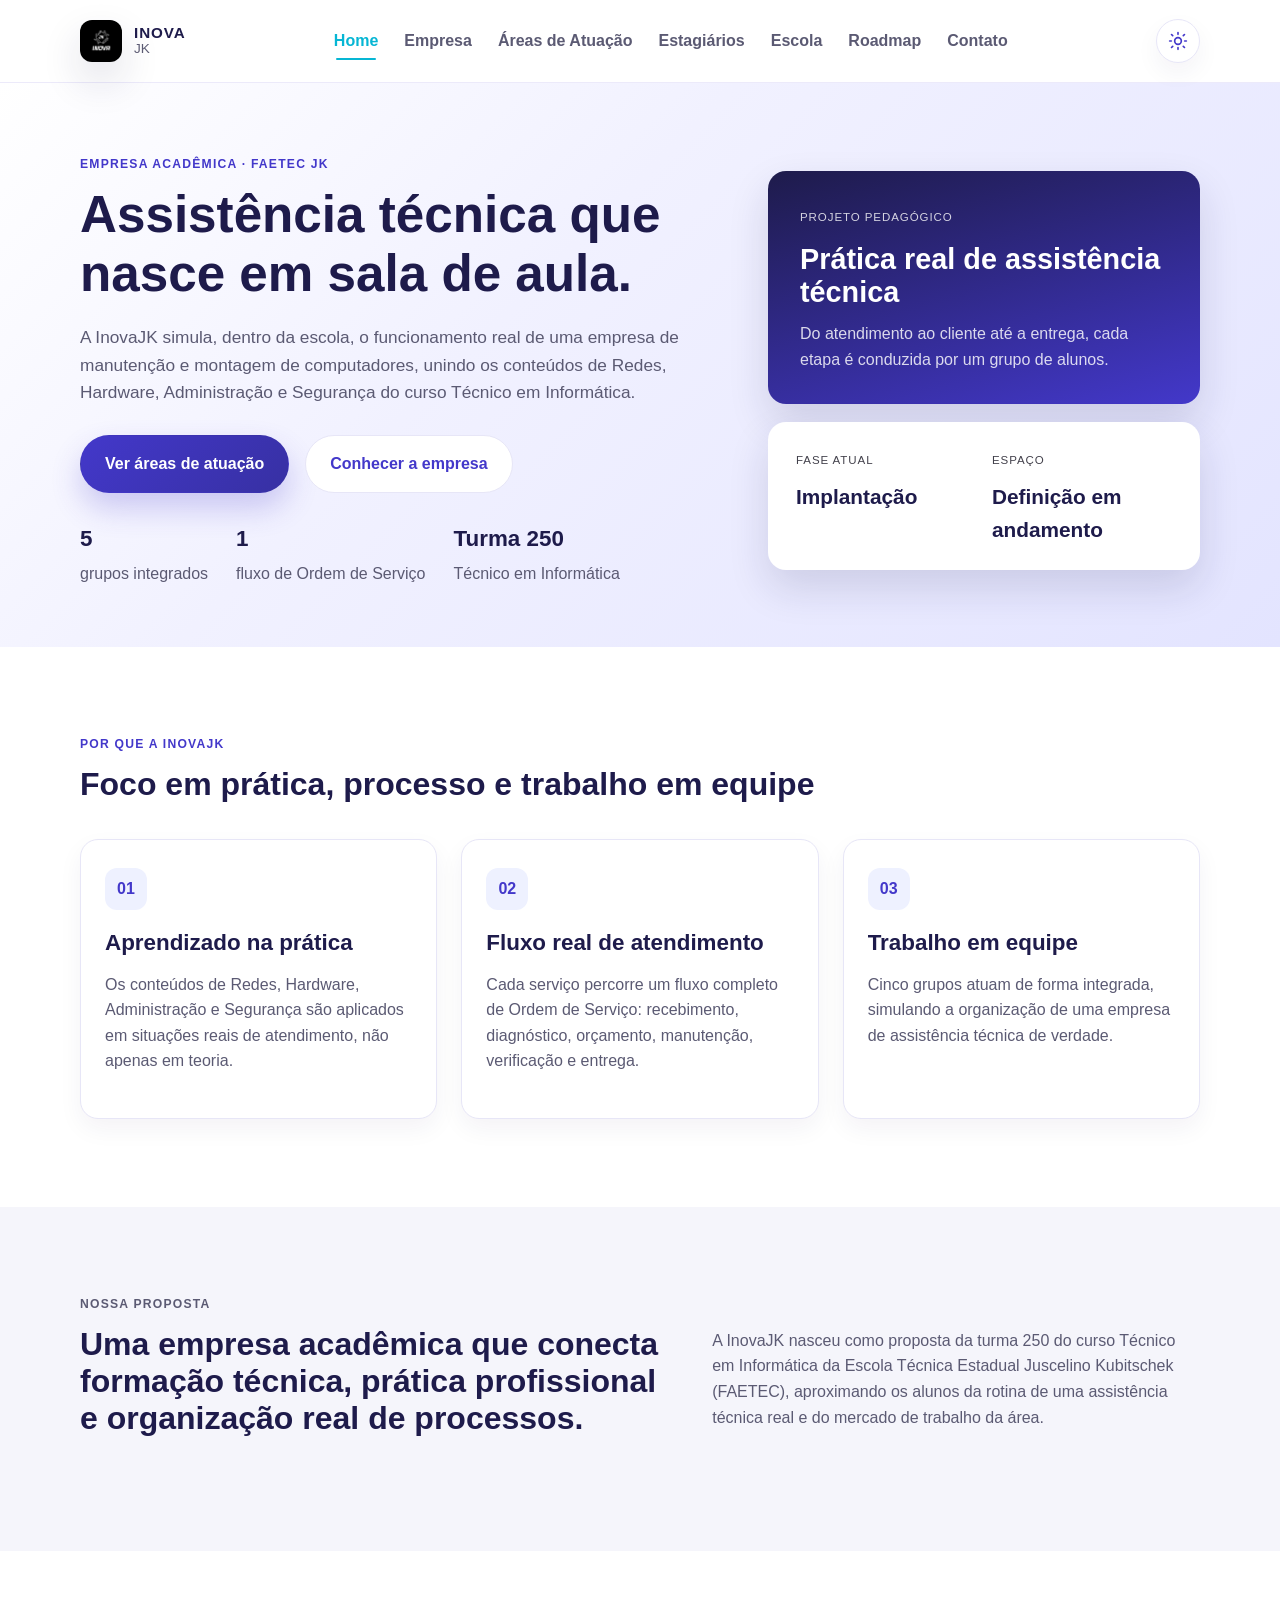
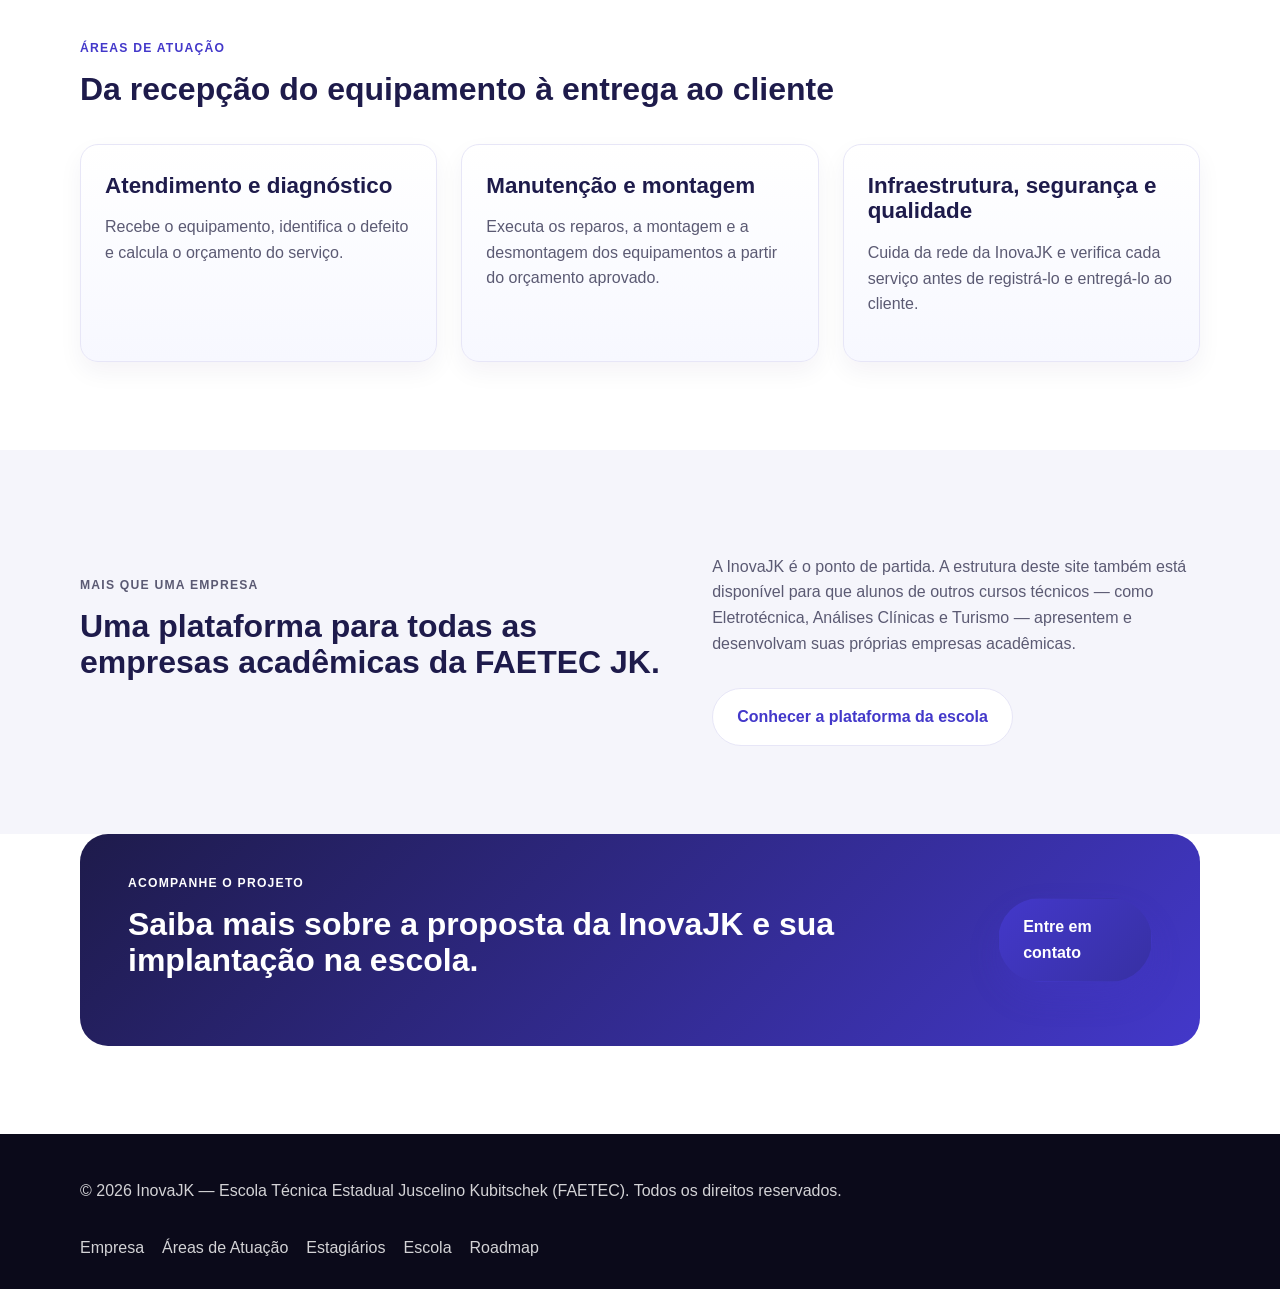
==== commit fca4ccbf: "alpha0.0.0.5" ====
--- a/index.html
+++ b/index.html
@@ -19,14 +19,14 @@
         } catch (e) {}
       })();
     </script>
-    <link rel="icon" href="images/logo-inovajk.png" type="image/png" />
-    <link rel="stylesheet" href="css/index.css" />
+    <link rel="icon" href="src/assets/images/logo-inovajk.png" type="image/png" />
+    <link rel="stylesheet" href="src/styles/index.css" />
   </head>
   <body>
     <header class="topbar">
       <div class="container header-inner">
         <a href="index.html" class="brand" aria-label="Página inicial da InovaJK">
-          <span class="brand-mark"><img src="images/logo-inovajk.png" alt="Logotipo InovaJK" /></span>
+          <span class="brand-mark"><img src="src/assets/images/logo-inovajk.png" alt="Logotipo InovaJK" /></span>
           <span class="brand-text">
             <strong>Inova</strong>
             <small>JK</small>
@@ -46,12 +46,12 @@
 
         <nav class="nav" id="navMenu" aria-label="Navegação principal">
           <a href="index.html">Home</a>
-          <a href="paginas/empresa.html">Empresa</a>
-          <a href="paginas/cursos.html">Áreas de Atuação</a>
-          <a href="paginas/estagiarios.html">Estagiários</a>
-          <a href="paginas/escola.html">Escola</a>
-          <a href="paginas/roadmap.html">Roadmap</a>
-          <a href="paginas/contato_reg.html">Contato</a>
+          <a href="src/pages/empresa.html">Empresa</a>
+          <a href="src/pages/cursos.html">Áreas de Atuação</a>
+          <a href="src/pages/estagiarios.html">Estagiários</a>
+          <a href="src/pages/escola.html">Escola</a>
+          <a href="src/pages/roadmap.html">Roadmap</a>
+          <a href="src/pages/contato_reg.html">Contato</a>
         </nav>
 
         <div class="nav-overlay" id="navOverlay"></div>
@@ -93,8 +93,8 @@
             </p>
 
             <div class="hero-actions">
-              <a href="paginas/cursos.html" class="button button-primary">Ver áreas de atuação</a>
-              <a href="paginas/empresa.html" class="button button-secondary">Conhecer a empresa</a>
+              <a href="src/pages/cursos.html" class="button button-primary">Ver áreas de atuação</a>
+              <a href="src/pages/empresa.html" class="button button-secondary">Conhecer a empresa</a>
             </div>
 
             <ul class="hero-metrics" aria-label="Estatísticas principais">
@@ -214,7 +214,7 @@
               para que alunos de outros cursos técnicos — como Eletrotécnica, Análises
               Clínicas e Turismo — apresentem e desenvolvam suas próprias empresas acadêmicas.
             </p>
-            <a href="paginas/escola.html" class="button button-secondary" style="margin-top: 16px;">Conhecer a plataforma da escola</a>
+            <a href="src/pages/escola.html" class="button button-secondary" style="margin-top: 16px;">Conhecer a plataforma da escola</a>
           </div>
         </div>
       </section>
@@ -225,7 +225,7 @@
             <p class="eyebrow">Acompanhe o projeto</p>
             <h2>Saiba mais sobre a proposta da InovaJK e sua implantação na escola.</h2>
           </div>
-          <a href="paginas/contato_reg.html" class="button button-primary">Entre em contato</a>
+          <a href="src/pages/contato_reg.html" class="button button-primary">Entre em contato</a>
         </div>
       </section>
     </main>
@@ -234,15 +234,15 @@
       <div class="container footer-inner">
         <p>© <span id="year"></span> InovaJK — Escola Técnica Estadual Juscelino Kubitschek (FAETEC). Todos os direitos reservados.</p>
         <div class="footer-links">
-          <a href="paginas/empresa.html">Empresa</a>
-          <a href="paginas/cursos.html">Áreas de Atuação</a>
-          <a href="paginas/estagiarios.html">Estagiários</a>
-          <a href="paginas/escola.html">Escola</a>
-          <a href="paginas/roadmap.html">Roadmap</a>
+          <a href="src/pages/empresa.html">Empresa</a>
+          <a href="src/pages/cursos.html">Áreas de Atuação</a>
+          <a href="src/pages/estagiarios.html">Estagiários</a>
+          <a href="src/pages/escola.html">Escola</a>
+          <a href="src/pages/roadmap.html">Roadmap</a>
         </div>
       </div>
     </footer>
 
-    <script src="js/index.js"></script>
+    <script src="src/controllers/index.js"></script>
   </body>
 </html>
--- a/src/styles/index.css
+++ b/src/styles/index.css
@@ -0,0 +1,1292 @@
+:root {
+  color-scheme: light;
+
+  /* nova paleta: índigo tecnológico (parente do roxo original, mas lido
+     como "software/tecnologia") + ciano como cor de destaque, remetendo a
+     trilhas de placa de circuito — mantém o preto do logotipo como âncora */
+  --roxo: #4338ca;
+  --roxo-escuro: #1e1b4b;
+  --roxo-claro: #eef1ff;
+  --roxo-vivo: #6366f1;
+
+  --destaque: #06b6d4;
+  --destaque-fundo: #e5fbff;
+
+  /* superfícies e texto */
+  --branco: #ffffff;
+  --bg: #ffffff;
+  --bg-soft: #f5f5fb;
+  --surface: #ffffff;
+  --texto: #14121f;
+  --texto-suave: #5b5a73;
+  --borda: #e7e6f7;
+  --borda-suave: #eeeef7;
+
+  /* inputs */
+  --input-bg: #fafaff;
+  --input-borda: #dcdcf2;
+
+  /* sombras */
+  --sombra: 0 18px 40px rgba(30, 27, 75, 0.14);
+  --card-sombra: 0 10px 24px rgba(30, 27, 75, 0.05);
+  --card-sombra-2: 0 14px 28px rgba(30, 27, 75, 0.06);
+
+  /* topbar / footer */
+  --topbar-bg: rgba(255, 255, 255, 0.92);
+  --topbar-borda: rgba(67, 56, 202, 0.1);
+  --footer-bg: #0b0a1a;
+  --footer-texto: rgba(255, 255, 255, 0.82);
+
+  /* gradientes */
+  --hero-grad: linear-gradient(135deg, #fff 0%, #f1f1ff 40%, #e3e4ff 100%);
+  --banner-grad: linear-gradient(135deg, #f1f1ff 0%, #e6ebff 100%);
+  --program-grad: linear-gradient(180deg, #fff 0%, #f7f8ff 100%);
+  --brand-mark-grad: linear-gradient(135deg, var(--roxo), var(--roxo-vivo));
+  --btn-primary-grad: linear-gradient(135deg, var(--roxo), #3730a3);
+  --btn-primary-shadow: 0 15px 30px rgba(67, 56, 202, 0.24);
+  --panel-primary-grad: linear-gradient(165deg, var(--roxo-escuro), var(--roxo));
+  --cta-grad: linear-gradient(135deg, var(--roxo-escuro), var(--roxo));
+
+  --radius: 18px;
+  --transition-tema: background-color 0.35s ease, color 0.35s ease,
+    border-color 0.35s ease, box-shadow 0.35s ease;
+}
+
+html[data-theme="dark"] {
+  color-scheme: dark;
+
+  --roxo: #a5b4fc;
+  --roxo-escuro: #e8eaff;
+  --roxo-claro: rgba(165, 180, 252, 0.16);
+  --roxo-vivo: #c7d2fe;
+
+  --destaque: #22d3ee;
+  --destaque-fundo: rgba(34, 211, 238, 0.16);
+
+  --bg: #0a0a14;
+  --bg-soft: #10101c;
+  --surface: #141524;
+  --texto: #f1f1fb;
+  --texto-suave: #aeaed0;
+  --borda: rgba(165, 180, 252, 0.18);
+  --borda-suave: rgba(165, 180, 252, 0.12);
+
+  --input-bg: #121323;
+  --input-borda: rgba(165, 180, 252, 0.28);
+
+  --sombra: 0 18px 40px rgba(0, 0, 0, 0.55);
+  --card-sombra: 0 10px 24px rgba(0, 0, 0, 0.38);
+  --card-sombra-2: 0 14px 28px rgba(0, 0, 0, 0.42);
+
+  --topbar-bg: rgba(10, 10, 20, 0.86);
+  --topbar-borda: rgba(165, 180, 252, 0.16);
+  --footer-bg: #06060d;
+  --footer-texto: rgba(241, 241, 251, 0.8);
+
+  --hero-grad: linear-gradient(135deg, #0a0a14 0%, #12122a 45%, #1b1b3a 100%);
+  --banner-grad: linear-gradient(135deg, #10101c 0%, #1a1a33 100%);
+  --program-grad: linear-gradient(180deg, #141524 0%, #191a2e 100%);
+  --brand-mark-grad: linear-gradient(135deg, #a5b4fc, #6366f1);
+  --btn-primary-grad: linear-gradient(135deg, #a5b4fc, #7c85e8);
+  --btn-primary-shadow: 0 15px 30px rgba(0, 0, 0, 0.6);
+  --panel-primary-grad: linear-gradient(165deg, #23234a, #4338ca);
+  --cta-grad: linear-gradient(135deg, #23234a, #4338ca);
+}
+
+* {
+  box-sizing: border-box;
+}
+
+html {
+  scroll-behavior: smooth;
+}
+
+body {
+  margin: 0;
+  font-family: "Segoe UI", Tahoma, Geneva, Verdana, sans-serif;
+  background: var(--bg);
+  color: var(--texto);
+  line-height: 1.6;
+  transition: var(--transition-tema);
+  overflow-x: hidden;
+  -webkit-tap-highlight-color: transparent;
+}
+
+a {
+  color: inherit;
+  text-decoration: none;
+}
+
+img {
+  max-width: 100%;
+  display: block;
+}
+
+.container {
+  width: min(1120px, calc(100% - 32px));
+  margin: 0 auto;
+}
+
+.topbar {
+  position: sticky;
+  top: 0;
+  z-index: 10;
+  background: var(--topbar-bg);
+  border-bottom: 1px solid var(--topbar-borda);
+  transition: var(--transition-tema);
+}
+
+/* O desfoque fica num pseudo-elemento: assim o .topbar não cria um
+   "containing block" para os descendentes com position:fixed (nav e
+   overlay do menu mobile), que antes ficavam presos à altura do cabeçalho. */
+.topbar::before {
+  content: "";
+  position: absolute;
+  inset: 0;
+  z-index: -1;
+  backdrop-filter: blur(12px);
+  pointer-events: none;
+}
+
+.header-inner {
+  position: relative;
+  display: flex;
+  align-items: center;
+  justify-content: space-between;
+  min-height: 82px;
+  gap: 20px;
+}
+
+.brand {
+  display: inline-flex;
+  align-items: center;
+  gap: 12px;
+  color: var(--roxo-escuro);
+}
+
+.brand-mark {
+  width: 42px;
+  height: 42px;
+  border-radius: 12px;
+  display: grid;
+  place-items: center;
+  background: var(--brand-mark-grad);
+  color: var(--branco);
+  font-weight: 700;
+  font-size: 1.2rem;
+  box-shadow: var(--sombra);
+}
+
+.brand-text {
+  display: flex;
+  flex-direction: column;
+  line-height: 1.1;
+}
+
+.brand-text strong {
+  font-size: 0.95rem;
+  letter-spacing: 0.06em;
+  text-transform: uppercase;
+}
+
+.brand-text small {
+  font-size: 0.85rem;
+  color: var(--texto-suave);
+}
+
+.nav {
+  display: flex;
+  align-items: center;
+  gap: 26px;
+  flex-wrap: wrap;
+}
+
+.nav a {
+  position: relative;
+  color: var(--texto-suave);
+  font-weight: 600;
+  transition: color 0.2s ease;
+}
+
+.nav a:hover,
+.nav a:focus-visible {
+  color: var(--destaque, var(--roxo));
+}
+
+.nav a.is-current {
+  color: var(--destaque, var(--roxo));
+  font-weight: 700;
+}
+
+.nav a.is-current::after {
+  content: "";
+  position: absolute;
+  left: 2px;
+  right: 2px;
+  bottom: -6px;
+  height: 2px;
+  border-radius: 2px;
+  background: var(--destaque, var(--roxo));
+}
+
+@media (max-width: 760px) {
+  .nav a.is-current::after {
+    display: none;
+  }
+
+  .nav a.is-current {
+    background: var(--roxo-claro);
+    border-radius: 10px;
+    padding-left: 12px;
+  }
+}
+
+/* Botão hambúrguer (menu mobile) — escondido no desktop */
+.nav-toggle {
+  display: none;
+  width: 38px;
+  height: 38px;
+  flex-shrink: 0;
+  flex-direction: column;
+  align-items: center;
+  justify-content: center;
+  gap: 4px;
+  border-radius: 10px;
+  border: 1px solid var(--borda);
+  background: var(--surface);
+  box-shadow: var(--card-sombra);
+  cursor: pointer;
+  transition: var(--transition-tema);
+}
+
+.nav-toggle span {
+  display: block;
+  width: 16px;
+  height: 2px;
+  border-radius: 2px;
+  background: var(--roxo);
+  transition: transform 0.3s ease, opacity 0.3s ease;
+}
+
+.nav-toggle[aria-expanded="true"] span:nth-child(1) {
+  transform: translateY(6px) rotate(45deg);
+}
+
+.nav-toggle[aria-expanded="true"] span:nth-child(2) {
+  opacity: 0;
+}
+
+.nav-toggle[aria-expanded="true"] span:nth-child(3) {
+  transform: translateY(-6px) rotate(-45deg);
+}
+
+.nav-overlay {
+  display: none;
+}
+
+/* Alternador de tema claro/escuro */
+.theme-toggle {
+  --size: 44px;
+  position: relative;
+  width: var(--size);
+  height: var(--size);
+  flex-shrink: 0;
+  display: inline-grid;
+  place-items: center;
+  border-radius: 50%;
+  border: 1px solid var(--borda);
+  background: var(--surface);
+  box-shadow: var(--card-sombra);
+  cursor: pointer;
+  transition: var(--transition-tema), transform 0.2s ease;
+}
+
+.theme-toggle:hover,
+.theme-toggle:focus-visible {
+  transform: translateY(-1px) scale(1.05);
+}
+
+.theme-toggle svg {
+  position: absolute;
+  width: 20px;
+  height: 20px;
+  color: var(--roxo);
+  transition: opacity 0.35s ease, transform 0.5s ease;
+}
+
+.theme-toggle .icon-sun {
+  opacity: 1;
+  transform: rotate(0deg) scale(1);
+}
+
+.theme-toggle .icon-moon {
+  opacity: 0;
+  transform: rotate(-90deg) scale(0.5);
+}
+
+html[data-theme="dark"] .theme-toggle .icon-sun {
+  opacity: 0;
+  transform: rotate(90deg) scale(0.5);
+}
+
+html[data-theme="dark"] .theme-toggle .icon-moon {
+  opacity: 1;
+  transform: rotate(0deg) scale(1);
+}
+
+.hero {
+  background: var(--hero-grad);
+  padding: 72px 0 60px;
+  transition: var(--transition-tema);
+}
+
+.hero-grid {
+  display: grid;
+  grid-template-columns: 1.2fr 0.8fr;
+  align-items: center;
+  gap: 40px;
+}
+
+.eyebrow {
+  margin: 0 0 12px;
+  color: var(--roxo);
+  font-weight: 700;
+  letter-spacing: 0.1em;
+  text-transform: uppercase;
+  font-size: 0.76rem;
+}
+
+h1, h2, h3 {
+  margin-top: 0;
+  line-height: 1.15;
+}
+
+h1 {
+  font-size: clamp(2.5rem, 4vw, 4.5rem);
+  margin-bottom: 20px;
+  color: var(--roxo-escuro);
+}
+
+.lead {
+  max-width: 620px;
+  font-size: 1.08rem;
+  color: var(--texto-suave);
+  margin-bottom: 28px;
+}
+
+.hero-actions {
+  display: flex;
+  flex-wrap: wrap;
+  gap: 16px;
+  margin-bottom: 28px;
+}
+
+.button {
+  display: inline-flex;
+  align-items: center;
+  justify-content: center;
+  padding: 0.95rem 1.5rem;
+  border-radius: 999px;
+  border: 1px solid transparent;
+  font-weight: 700;
+  transition: transform 0.2s ease, box-shadow 0.2s ease, background 0.35s ease,
+    color 0.35s ease, border-color 0.35s ease;
+}
+
+.button:hover,
+.button:focus-visible {
+  transform: translateY(-1px);
+}
+
+.button-primary {
+  background: var(--btn-primary-grad);
+  box-shadow: var(--btn-primary-shadow);
+  color: var(--branco);
+}
+
+.button-primary:hover,
+.button-primary:focus-visible {
+  box-shadow: var(--btn-primary-shadow), 0 0 0 3px var(--destaque-fundo, transparent);
+}
+
+.button-secondary {
+  background: var(--surface);
+  color: var(--roxo);
+  border-color: var(--borda);
+}
+
+.hero-metrics {
+  list-style: none;
+  padding: 0;
+  margin: 0;
+  display: flex;
+  flex-wrap: wrap;
+  gap: 28px;
+}
+
+.hero-metrics li {
+  display: flex;
+  flex-direction: column;
+  gap: 4px;
+  color: var(--texto-suave);
+}
+
+.hero-metrics strong {
+  color: var(--roxo-escuro);
+  font-size: 1.4rem;
+}
+
+.hero-visual {
+  display: grid;
+  gap: 18px;
+}
+
+.panel {
+  background: var(--surface);
+  border-radius: var(--radius);
+  box-shadow: var(--sombra);
+  transition: var(--transition-tema);
+}
+
+.panel-primary {
+  padding: 32px;
+  background: var(--panel-primary-grad);
+  color: var(--branco);
+}
+
+.panel-label,
+.mini-label {
+  display: inline-block;
+  font-size: 0.72rem;
+  letter-spacing: 0.08em;
+  text-transform: uppercase;
+  opacity: 0.8;
+}
+
+.panel-primary h2 {
+  margin: 14px 0 12px;
+  font-size: clamp(1.8rem, 2vw, 2.5rem);
+  color: var(--branco);
+}
+
+.panel-primary p {
+  margin: 0;
+  color: rgba(255, 255, 255, 0.82);
+}
+
+.panel-secondary {
+  display: grid;
+  grid-template-columns: repeat(2, minmax(0, 1fr));
+  gap: 16px;
+  padding: 24px 28px;
+}
+
+.panel-secondary strong {
+  display: block;
+  font-size: 1.3rem;
+  margin-top: 8px;
+  color: var(--roxo-escuro);
+}
+
+.section {
+  padding: 88px 0;
+}
+
+.section-alt {
+  background: var(--bg-soft);
+  transition: var(--transition-tema);
+}
+
+.section-header {
+  margin-bottom: 36px;
+}
+
+.section-header h2,
+.split-layout h2,
+.cta-box h2 {
+  font-size: clamp(2rem, 2.4vw, 2.9rem);
+  color: var(--roxo-escuro);
+}
+
+.card-grid,
+.program-grid {
+  display: grid;
+  grid-template-columns: repeat(3, minmax(0, 1fr));
+  gap: 24px;
+}
+
+.info-card,
+.program-card {
+  background: var(--surface);
+  border: 1px solid var(--borda);
+  border-radius: var(--radius);
+  padding: 28px 24px;
+  box-shadow: var(--card-sombra);
+  transition: var(--transition-tema);
+}
+
+.card-icon {
+  display: inline-grid;
+  place-items: center;
+  width: 42px;
+  height: 42px;
+  border-radius: 12px;
+  background: var(--roxo-claro);
+  color: var(--roxo);
+  font-weight: 700;
+  margin-bottom: 20px;
+  transition: var(--transition-tema);
+}
+
+.info-card h3,
+.program-card h3 {
+  font-size: 1.4rem;
+  color: var(--roxo-escuro);
+  margin-bottom: 12px;
+}
+
+.info-card p,
+.program-card p,
+.split-layout p,
+.page-intro p,
+.timeline-content p,
+.form-panel p,
+.contact-panel p,
+.table-list li {
+  color: var(--texto-suave);
+}
+
+.split-layout {
+  display: grid;
+  grid-template-columns: 1.1fr 0.9fr;
+  gap: 36px;
+  align-items: center;
+}
+
+.program-card {
+  background: var(--program-grad);
+}
+
+.cta-section {
+  padding-top: 0;
+}
+
+.cta-box {
+  background: var(--cta-grad);
+  color: var(--branco);
+  border-radius: 28px;
+  padding: 40px 48px;
+  display: flex;
+  justify-content: space-between;
+  align-items: center;
+  gap: 24px;
+  transition: var(--transition-tema);
+}
+
+.cta-box .eyebrow,
+.cta-box h2 {
+  color: var(--branco);
+}
+
+.footer {
+  background: var(--footer-bg);
+  color: var(--footer-texto);
+  padding: 28px 0;
+  transition: var(--transition-tema);
+}
+
+.footer-inner {
+  display: flex;
+  align-items: center;
+  justify-content: space-between;
+  gap: 16px;
+  flex-wrap: wrap;
+}
+
+.footer-links {
+  display: flex;
+  gap: 18px;
+}
+
+.page-banner {
+  background: var(--banner-grad);
+  padding: 72px 0 52px;
+  transition: var(--transition-tema);
+}
+
+.page-intro {
+  max-width: 760px;
+}
+
+.page-intro h1 {
+  margin-bottom: 16px;
+}
+
+.page-content {
+  padding: 72px 0;
+}
+
+.content-grid {
+  display: grid;
+  grid-template-columns: 1.1fr 0.9fr;
+  gap: 28px;
+  align-items: start;
+}
+
+.story-card,
+.form-panel,
+.contact-panel,
+.timeline-card,
+.course-card {
+  background: var(--surface);
+  border: 1px solid var(--borda);
+  border-radius: var(--radius);
+  padding: 28px 24px;
+  box-shadow: var(--card-sombra-2);
+  transition: var(--transition-tema);
+}
+
+.story-card h3,
+.contact-panel h3,
+.course-card h3,
+.timeline-card h3 {
+  color: var(--roxo-escuro);
+  margin-bottom: 14px;
+}
+
+.table-list {
+  list-style: none;
+  padding: 0;
+  margin: 0;
+  display: grid;
+  gap: 12px;
+}
+
+.table-list li {
+  border-bottom: 1px solid var(--borda-suave);
+  padding-bottom: 12px;
+}
+
+.table-list li:last-child {
+  border-bottom: 0;
+  padding-bottom: 0;
+}
+
+.timeline {
+  display: grid;
+  gap: 24px;
+}
+
+.timeline-card {
+  position: relative;
+  padding-left: 54px;
+}
+
+.timeline-card::before {
+  content: "";
+  position: absolute;
+  left: 24px;
+  top: 28px;
+  width: 12px;
+  height: 12px;
+  border-radius: 50%;
+  background: var(--roxo);
+  box-shadow: 0 0 0 6px var(--roxo-claro);
+  transition: var(--transition-tema);
+}
+
+.timeline-card h3 {
+  margin-top: 4px;
+}
+
+.course-grid {
+  display: grid;
+  grid-template-columns: repeat(2, minmax(0, 1fr));
+  gap: 24px;
+}
+
+.course-card {
+  display: grid;
+  gap: 10px;
+}
+
+.course-meta {
+  display: inline-flex;
+  align-items: center;
+  justify-content: center;
+  width: fit-content;
+  border-radius: 999px;
+  padding: 0.4rem 0.8rem;
+  background: var(--roxo-claro);
+  color: var(--roxo);
+  font-size: 0.78rem;
+  font-weight: 700;
+  letter-spacing: 0.04em;
+  text-transform: uppercase;
+  transition: var(--transition-tema);
+}
+
+.contact-grid {
+  display: grid;
+  grid-template-columns: 0.9fr 1.1fr;
+  gap: 22px;
+}
+
+.form-row {
+  display: grid;
+  grid-template-columns: 1fr 1fr;
+  gap: 16px;
+}
+
+label {
+  display: block;
+  margin-bottom: 8px;
+  color: var(--roxo-escuro);
+  font-weight: 600;
+}
+
+input,
+textarea,
+select {
+  width: 100%;
+  border: 1px solid var(--input-borda);
+  border-radius: 12px;
+  background: var(--input-bg);
+  padding: 0.9rem 1rem;
+  font: inherit;
+  color: var(--texto);
+  transition: var(--transition-tema);
+}
+
+input:focus,
+textarea:focus,
+select:focus {
+  outline: 2px solid rgba(91, 42, 134, 0.2);
+  border-color: rgba(91, 42, 134, 0.35);
+}
+
+textarea {
+  min-height: 140px;
+  resize: vertical;
+}
+
+.form-actions {
+  margin-top: 18px;
+  display: flex;
+  justify-content: flex-start;
+}
+
+.contact-panel ul {
+  list-style: none;
+  padding: 0;
+  margin: 18px 0 0;
+  display: grid;
+  gap: 16px;
+}
+
+.contact-panel li {
+  display: flex;
+  flex-direction: column;
+  gap: 4px;
+}
+
+@media (max-width: 900px) {
+  .hero-grid,
+  .split-layout,
+  .content-grid,
+  .contact-grid,
+  .course-grid,
+  .card-grid,
+  .program-grid {
+    grid-template-columns: 1fr;
+  }
+
+  .cta-box {
+    flex-direction: column;
+    align-items: flex-start;
+  }
+}
+
+@media (max-width: 760px) {
+  .nav-toggle {
+    display: inline-flex;
+    margin-left: auto;
+    position: relative;
+    z-index: 25; /* fica acima do painel do menu, para o ícone "X" continuar visível e clicável */
+  }
+
+  .nav-overlay {
+    display: block;
+    position: fixed;
+    inset: 0;
+    background: rgba(10, 6, 18, 0.5);
+    opacity: 0;
+    pointer-events: none;
+    transition: opacity 0.35s ease;
+    z-index: 15;
+  }
+
+  .nav-overlay.is-open {
+    opacity: 1;
+    pointer-events: auto;
+  }
+
+  .nav {
+    position: fixed;
+    top: 0;
+    right: 0;
+    bottom: 0;
+    width: min(240px, 72vw);
+    height: 100vh;
+    flex-direction: column;
+    flex-wrap: nowrap;
+    align-items: stretch;
+    justify-content: flex-start;
+    gap: 0;
+    background: var(--surface);
+    box-shadow: var(--sombra);
+    padding: 76px 18px 20px;
+    overflow-y: auto;
+    transform: translateX(100%);
+    transition: transform 0.3s ease, var(--transition-tema);
+    z-index: 20;
+  }
+
+  .nav.is-open {
+    transform: translateX(0);
+  }
+
+  .nav a {
+    width: 100%;
+    padding: 11px 4px;
+    border-bottom: 1px solid var(--borda-suave);
+    font-size: 0.92rem;
+  }
+}
+
+@media (max-width: 680px) {
+  .hero {
+    padding-top: 52px;
+  }
+
+  .section {
+    padding: 72px 0;
+  }
+
+  .form-row {
+    grid-template-columns: 1fr;
+  }
+}
+
+@media (max-width: 380px) {
+  .container {
+    width: min(1120px, calc(100% - 24px));
+  }
+
+  .hero {
+    padding: 44px 0 40px;
+  }
+
+  .hero-title,
+  h1 {
+    font-size: clamp(2rem, 8vw, 2.5rem);
+  }
+
+  .section {
+    padding: 56px 0;
+  }
+
+  .brand-text small,
+  .brand-text strong {
+    font-size: 0.8rem;
+  }
+}
+
+/* Logo (marca) */
+.brand-mark {
+  overflow: hidden;
+  background: #000;
+}
+
+.brand-mark img {
+  width: 100%;
+  height: 100%;
+  object-fit: contain;
+  padding: 5px;
+}
+
+.banner-with-logo {
+  display: flex;
+  align-items: center;
+  gap: 28px;
+  flex-wrap: wrap;
+}
+
+.banner-logo {
+  width: 96px;
+  height: 96px;
+  border-radius: 22px;
+  overflow: hidden;
+  background: #000;
+  box-shadow: var(--sombra);
+  flex-shrink: 0;
+  display: grid;
+  place-items: center;
+}
+
+.banner-logo img {
+  width: 100%;
+  height: 100%;
+  object-fit: contain;
+  padding: 10px;
+}
+
+/* Equipe / integrantes */
+.team-grid {
+  display: grid;
+  grid-template-columns: repeat(2, minmax(0, 1fr));
+  gap: 24px;
+}
+
+.team-group {
+  background: var(--surface);
+  border: 1px solid var(--borda);
+  border-radius: var(--radius);
+  padding: 26px 24px;
+  box-shadow: var(--card-sombra-2);
+  transition: var(--transition-tema);
+}
+
+.team-group h3 {
+  margin: 10px 0 16px;
+  color: var(--roxo-escuro);
+}
+
+.team-members {
+  list-style: none;
+  margin: 0;
+  padding: 0;
+  display: grid;
+  gap: 14px;
+}
+
+.team-member {
+  display: flex;
+  align-items: center;
+  gap: 12px;
+}
+
+.team-avatar {
+  width: 38px;
+  height: 38px;
+  border-radius: 50%;
+  background: var(--roxo-claro);
+  color: var(--roxo);
+  display: grid;
+  place-items: center;
+  font-weight: 700;
+  font-size: 0.82rem;
+  flex-shrink: 0;
+  transition: var(--transition-tema);
+}
+
+.team-member strong {
+  display: block;
+  color: var(--texto);
+  font-size: 0.95rem;
+}
+
+.team-member span {
+  color: var(--texto-suave);
+  font-size: 0.82rem;
+}
+
+.team-note {
+  margin-top: 8px;
+  font-size: 0.85rem;
+  color: var(--texto-suave);
+  font-style: italic;
+}
+
+/* Selo de status (usado no hub da escola) */
+.status-badge {
+  display: inline-flex;
+  align-items: center;
+  gap: 6px;
+  width: fit-content;
+  border-radius: 999px;
+  padding: 0.3rem 0.75rem;
+  font-size: 0.72rem;
+  font-weight: 700;
+  letter-spacing: 0.04em;
+  text-transform: uppercase;
+  transition: var(--transition-tema);
+}
+
+.status-badge.is-active {
+  background: var(--destaque-fundo, var(--roxo-claro));
+  color: var(--destaque, var(--roxo));
+}
+
+.status-badge.is-soon {
+  background: transparent;
+  color: var(--texto-suave);
+  border: 1px dashed var(--borda);
+}
+
+.school-card {
+  display: grid;
+  gap: 12px;
+  align-content: start;
+}
+
+@media (max-width: 900px) {
+  .team-grid {
+    grid-template-columns: 1fr;
+  }
+}
+
+@media (max-width: 680px) {
+  .banner-with-logo {
+    flex-direction: column;
+    align-items: flex-start;
+  }
+}
+
+/* Fundadores */
+.founders-grid {
+  grid-template-columns: repeat(3, minmax(0, 1fr));
+}
+
+.founder-card {
+  background: var(--surface);
+  border: 1px solid var(--borda);
+  border-radius: var(--radius);
+  padding: 28px 24px;
+  box-shadow: var(--card-sombra-2);
+  text-align: center;
+  transition: var(--transition-tema);
+}
+
+.founder-avatar {
+  width: 56px;
+  height: 56px;
+  font-size: 1.1rem;
+  margin: 0 auto 14px;
+}
+
+.founder-card h3 {
+  margin-bottom: 6px;
+}
+
+.founder-card .course-meta {
+  margin-bottom: 12px;
+}
+
+@media (max-width: 900px) {
+  .founders-grid {
+    grid-template-columns: 1fr;
+  }
+}
+
+/* Perfis de estagiários */
+.intern-card p {
+  margin: 8px 0 0;
+  font-size: 0.92rem;
+}
+
+.intern-meta {
+  color: var(--texto-suave);
+  font-size: 0.85rem !important;
+  margin-top: 10px !important;
+}
+
+.intern-links {
+  display: flex;
+  gap: 14px;
+  margin-top: 14px;
+}
+
+.intern-links a {
+  font-weight: 700;
+  color: var(--roxo);
+  font-size: 0.88rem;
+}
+
+.intern-links a:hover {
+  text-decoration: underline;
+}
+
+/* Bloco "Quero Fazer Parte" */
+.joinus-box {
+  display: flex;
+  flex-wrap: wrap;
+  align-items: center;
+  justify-content: space-between;
+  gap: 28px;
+  background: var(--roxo-claro);
+  border: 1px solid var(--borda);
+  border-radius: 28px;
+  padding: 40px 44px;
+  transition: var(--transition-tema);
+}
+
+.joinus-copy {
+  max-width: 640px;
+}
+
+.joinus-copy > p:not(.eyebrow) {
+  color: var(--texto-suave);
+  margin-bottom: 18px;
+}
+
+.requirements-list {
+  list-style: none;
+  margin: 0;
+  padding: 0;
+  display: grid;
+  gap: 10px;
+}
+
+.requirements-list li {
+  position: relative;
+  padding-left: 28px;
+  color: var(--texto);
+  font-size: 0.95rem;
+}
+
+.requirements-list li::before {
+  content: "\2713";
+  position: absolute;
+  left: 0;
+  top: 0;
+  color: var(--destaque, var(--roxo));
+  font-weight: 700;
+}
+
+.joinus-box .button-primary {
+  flex-shrink: 0;
+}
+
+/* Feedback de validação de campos (ex.: CNPJ) */
+.field-feedback {
+  display: block;
+  margin-top: 6px;
+  font-size: 0.8rem;
+  min-height: 1.1em;
+}
+
+.field-feedback.is-valid {
+  color: #1f8a4c;
+}
+
+.field-feedback.is-invalid {
+  color: #c23b3b;
+}
+
+html[data-theme="dark"] .field-feedback.is-valid {
+  color: #4ade80;
+}
+
+html[data-theme="dark"] .field-feedback.is-invalid {
+  color: #f87171;
+}
+
+.partnership-fields {
+  align-items: start;
+}
+
+@media (max-width: 680px) {
+  .joinus-box {
+    padding: 32px 28px;
+  }
+}
+
+/* Feedback do formulário de contato */
+.form-feedback {
+  margin-top: 18px;
+  padding: 0;
+  font-size: 0.9rem;
+  border-radius: 12px;
+  transition: var(--transition-tema);
+}
+
+.form-feedback:empty {
+  margin-top: 0;
+}
+
+.form-feedback.is-valid,
+.form-feedback.is-invalid {
+  padding: 14px 16px;
+}
+
+.form-feedback.is-valid {
+  background: rgba(31, 138, 76, 0.1);
+  color: #1f8a4c;
+  border: 1px solid rgba(31, 138, 76, 0.25);
+}
+
+.form-feedback.is-invalid {
+  background: rgba(194, 59, 59, 0.08);
+  color: #c23b3b;
+  border: 1px solid rgba(194, 59, 59, 0.25);
+}
+
+html[data-theme="dark"] .form-feedback.is-valid {
+  background: rgba(74, 222, 128, 0.12);
+  color: #4ade80;
+  border-color: rgba(74, 222, 128, 0.3);
+}
+
+html[data-theme="dark"] .form-feedback.is-invalid {
+  background: rgba(248, 113, 113, 0.12);
+  color: #f87171;
+  border-color: rgba(248, 113, 113, 0.3);
+}
+
+/* Roadmap: legenda de status e listas de entregas */
+.status-legend {
+  display: flex;
+  flex-wrap: wrap;
+  gap: 14px;
+  list-style: none;
+  margin: 0 0 32px;
+  padding: 0;
+}
+
+.status-badge.is-done {
+  background: rgba(31, 138, 76, 0.12);
+  color: #1f8a4c;
+}
+
+html[data-theme="dark"] .status-badge.is-done {
+  background: rgba(74, 222, 128, 0.16);
+  color: #4ade80;
+}
+
+.timeline-card > .status-badge {
+  margin-bottom: 10px;
+}
+
+.deliverables-list {
+  list-style: none;
+  margin: 14px 0 0;
+  padding: 0;
+  display: grid;
+  gap: 8px;
+}
+
+.deliverables-list li {
+  position: relative;
+  padding-left: 20px;
+  color: var(--texto-suave);
+  font-size: 0.9rem;
+}
+
+.deliverables-list li::before {
+  content: "\2013";
+  position: absolute;
+  left: 0;
+  color: var(--roxo);
+  font-weight: 700;
+}
